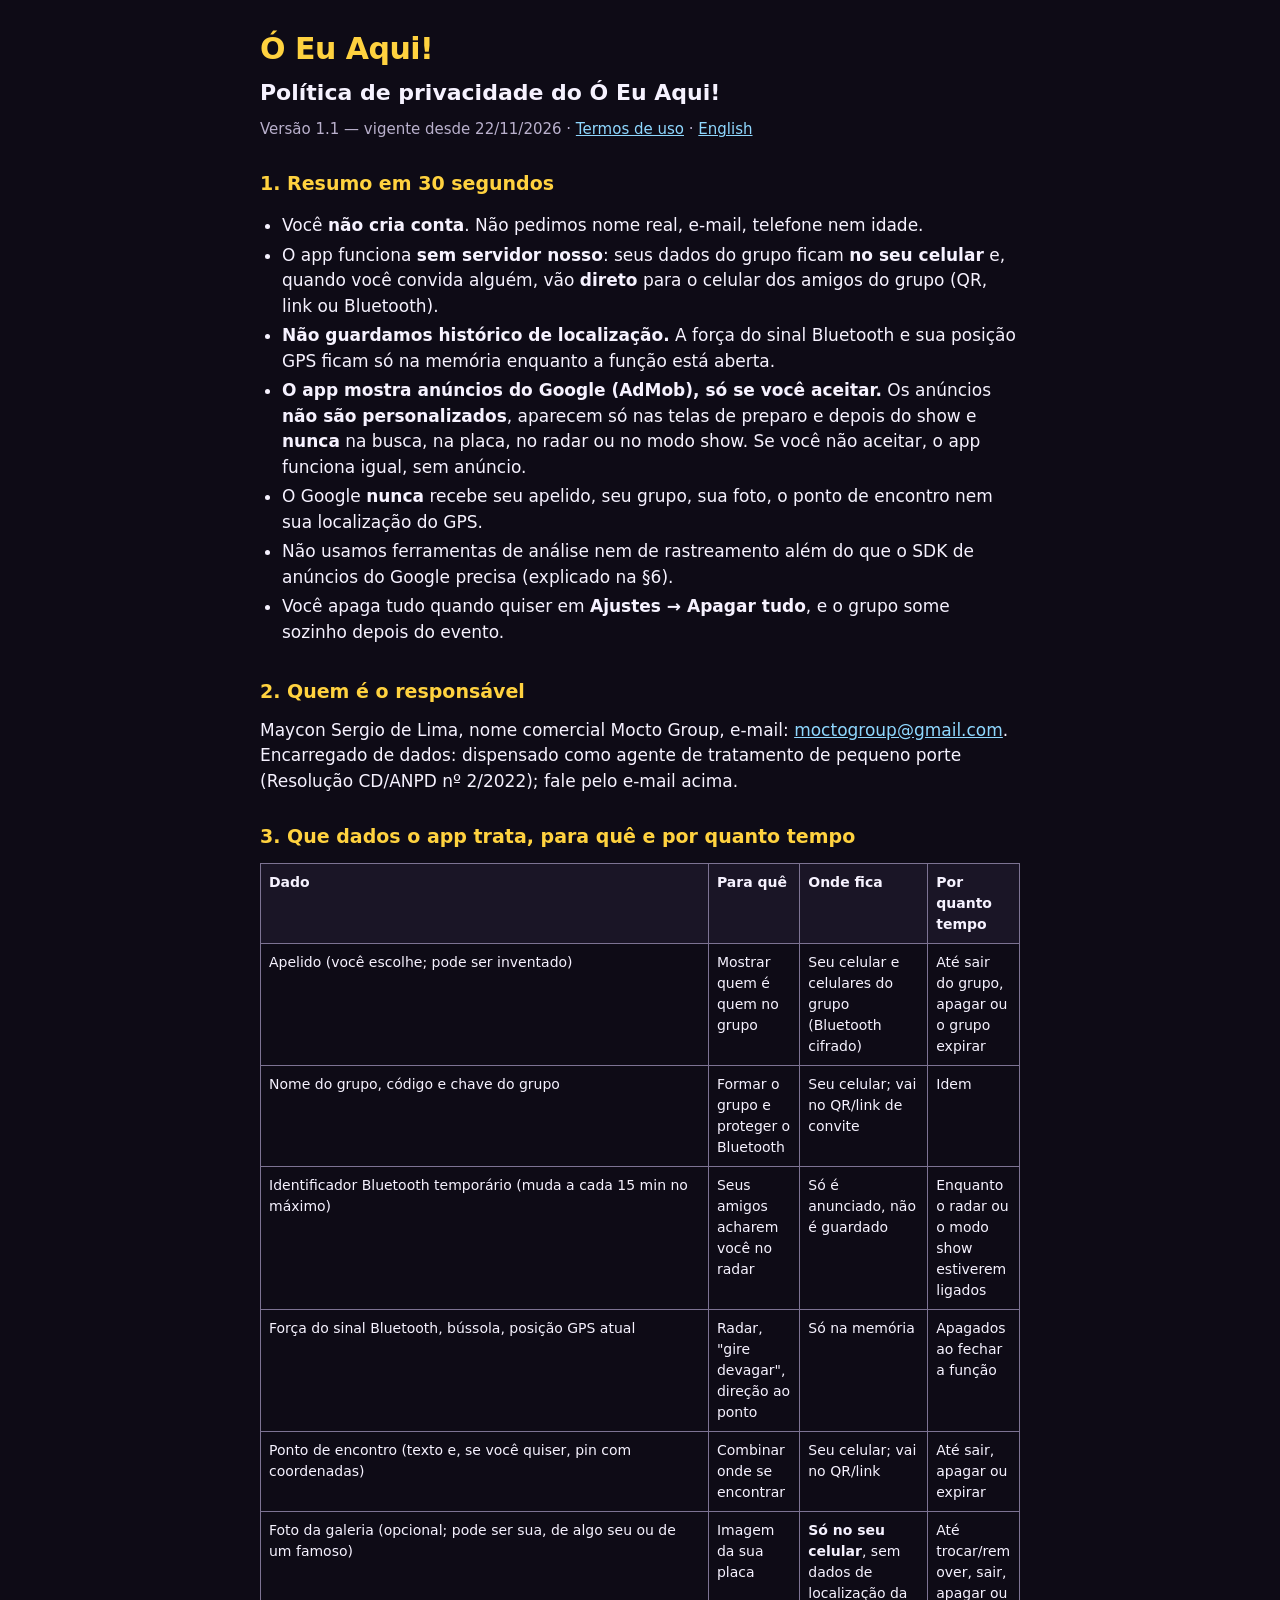
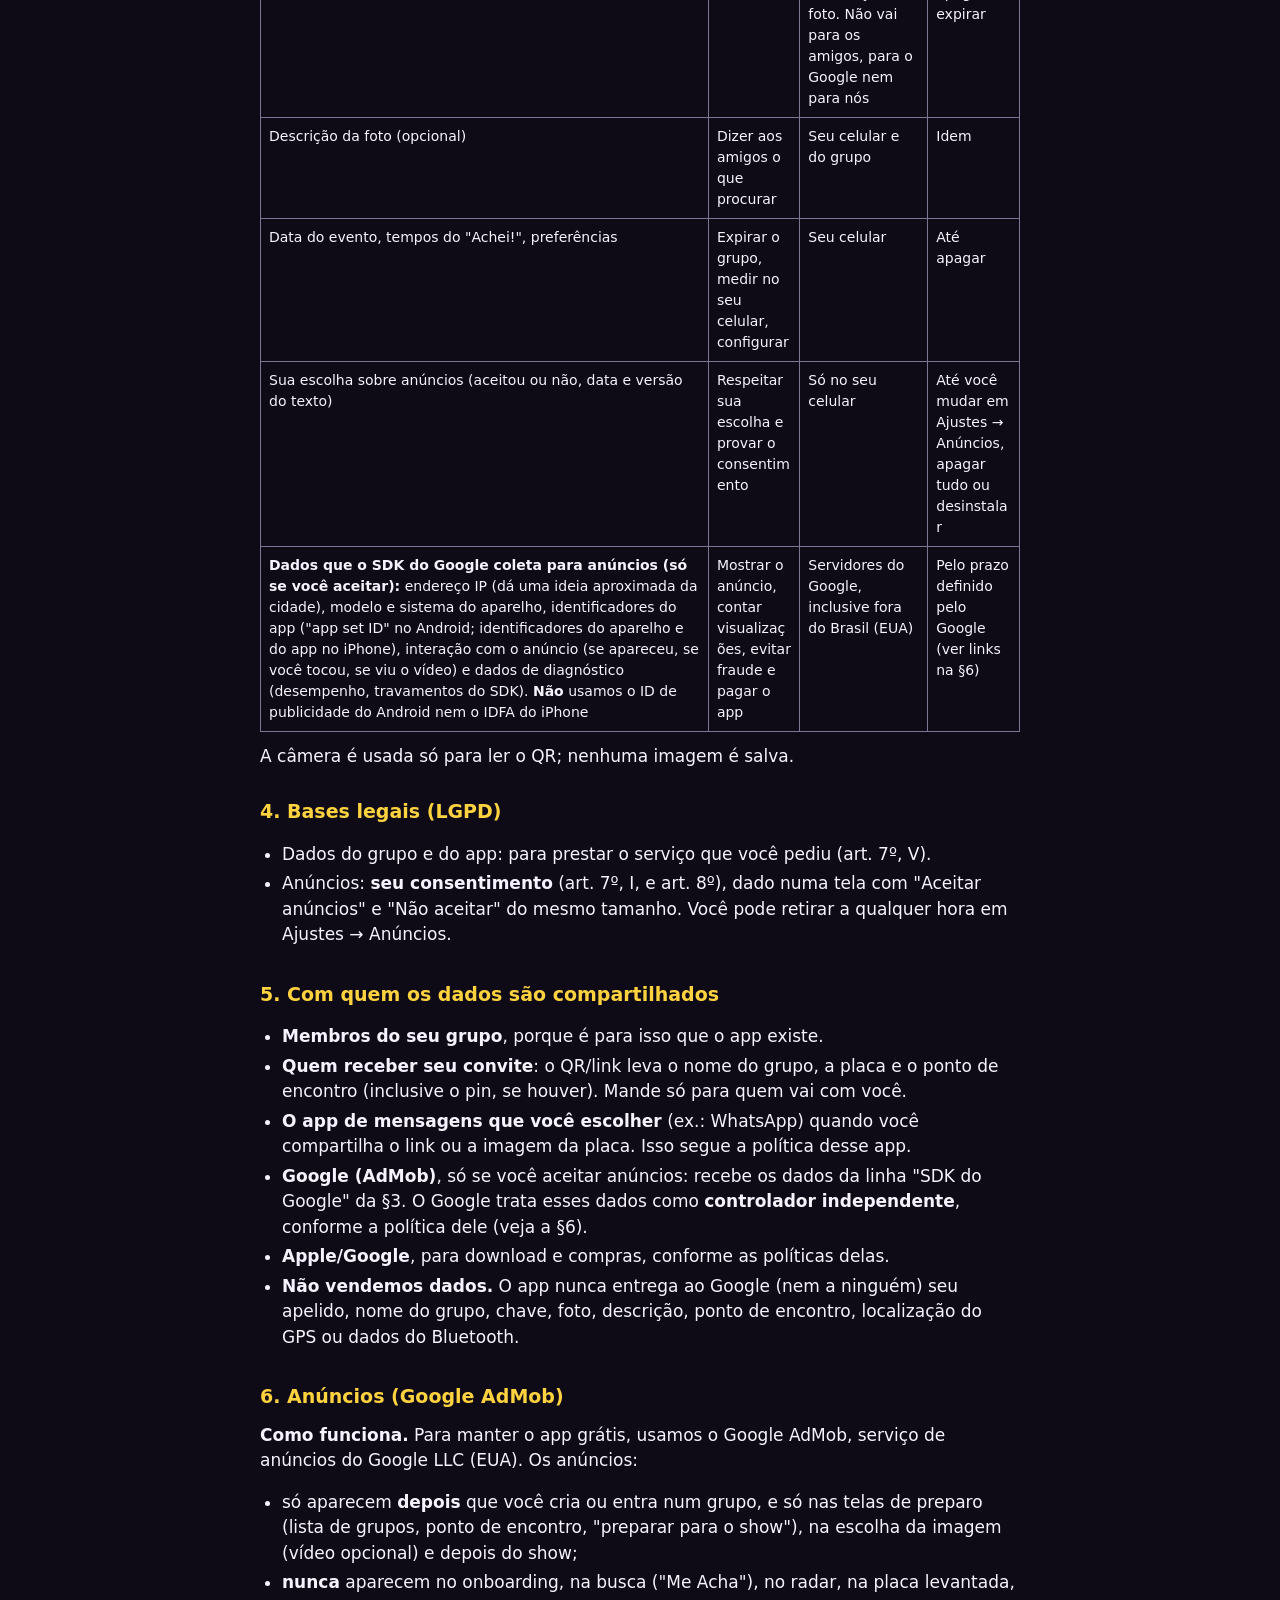
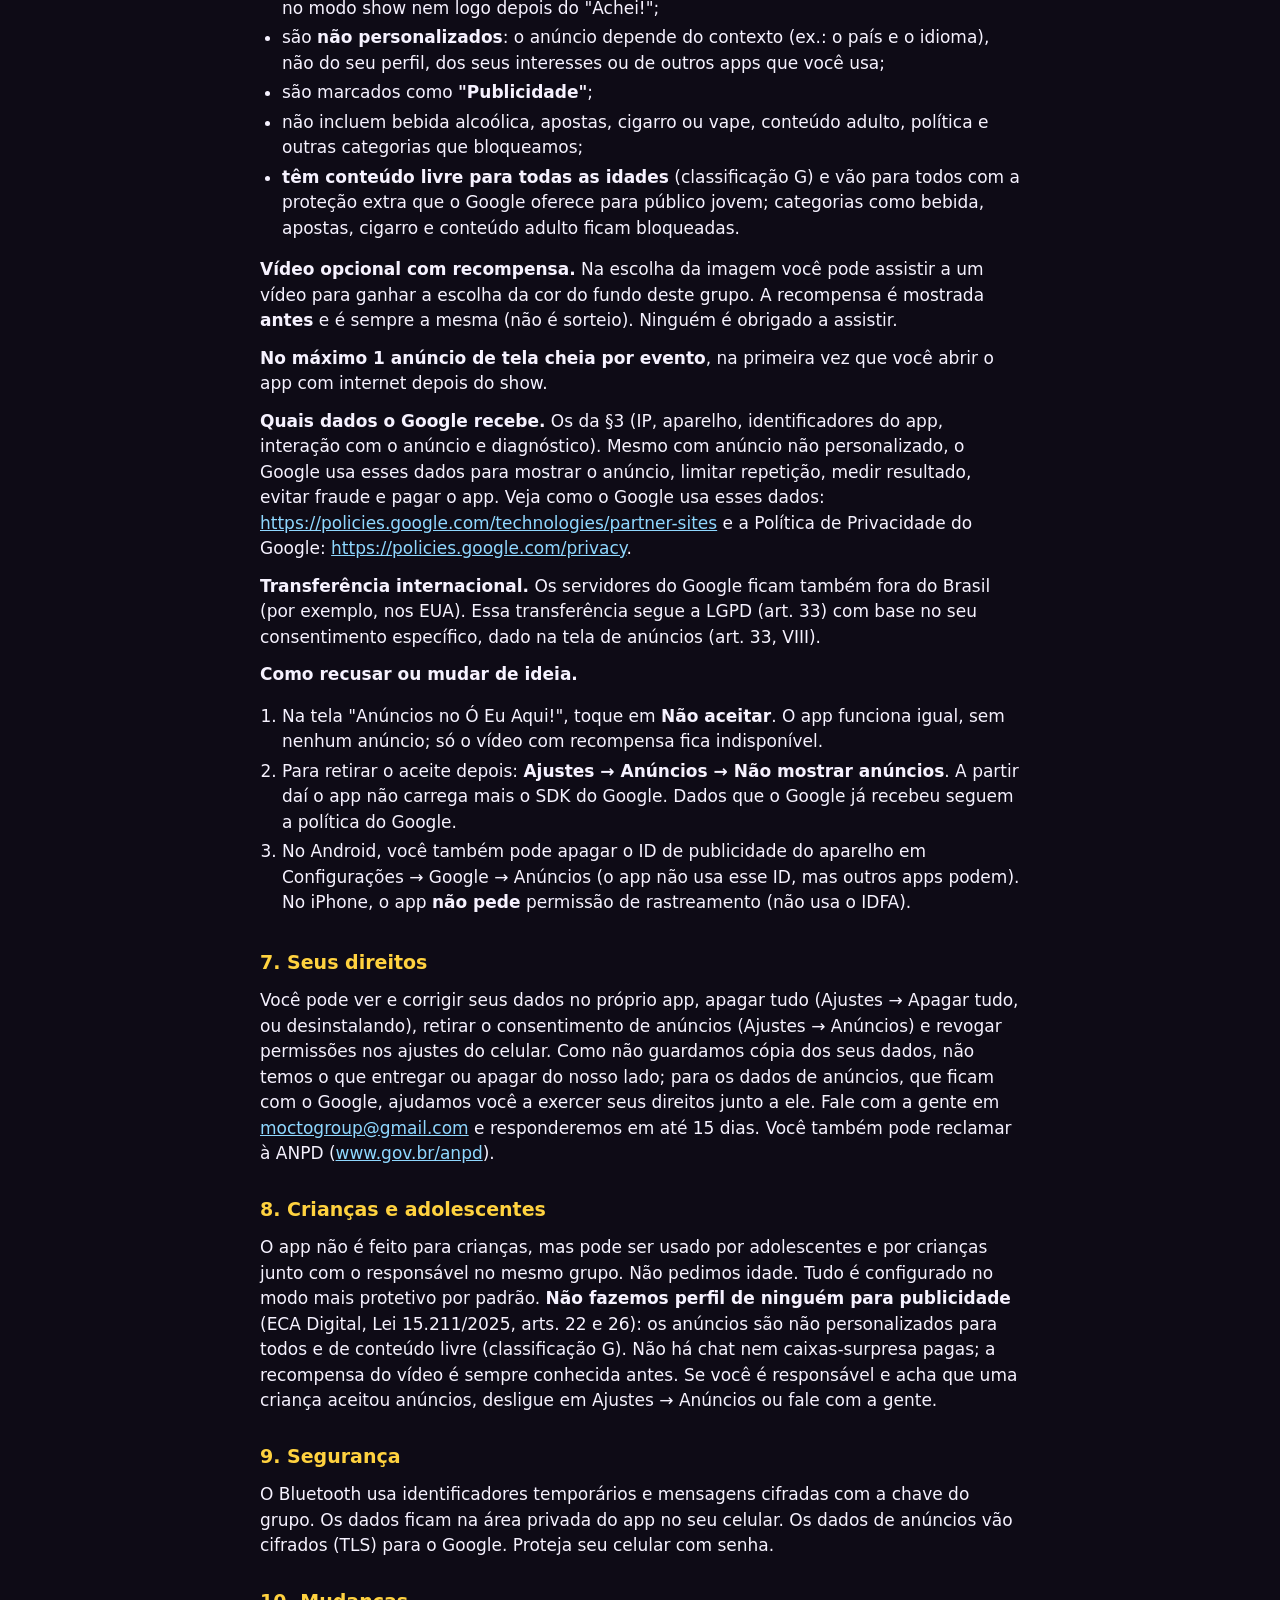
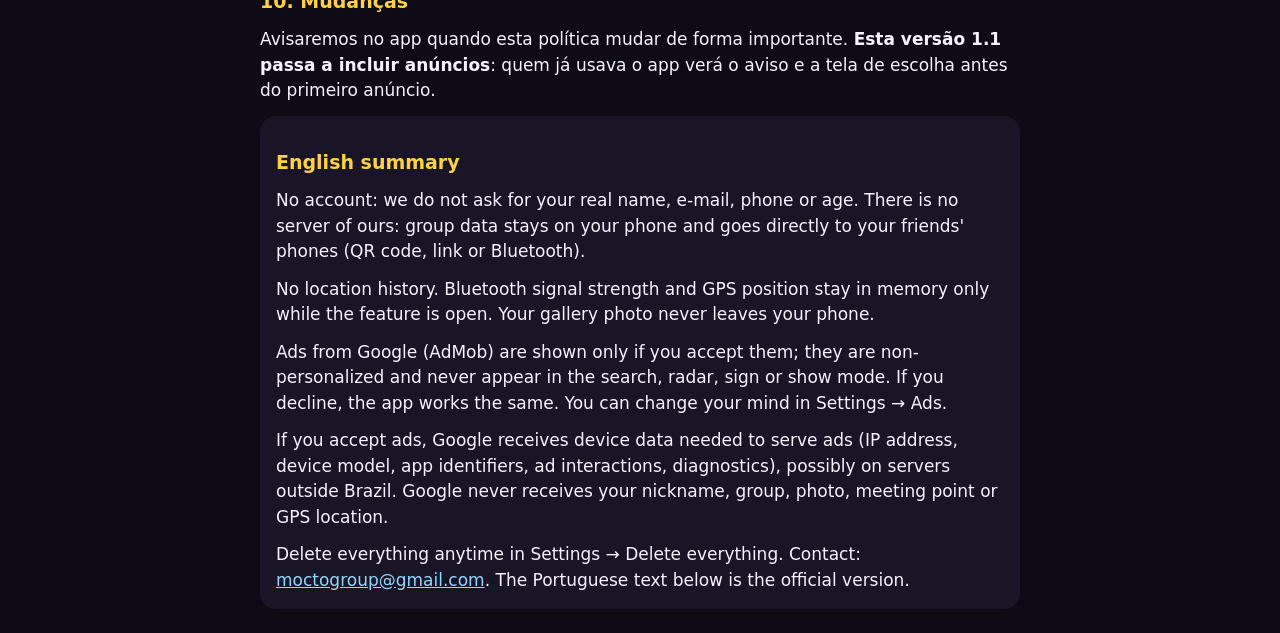
==== oeuaqui/privacidade.html @ 0060cd41 "Página do Ó Eu Aqui!: convite, política, termos, assetlinks e app-ads.txt Co-Authored-By: Claude Opu" ====
<!doctype html>
<html lang="pt-BR">
<head>
<meta charset="utf-8">
<meta name="viewport" content="width=device-width, initial-scale=1, viewport-fit=cover">
<!-- Gerado de juridico/politica-de-privacidade-rascunho.md (v1.1). Sem nenhum recurso externo, sem cookies e sem JS. -->
<meta http-equiv="Content-Security-Policy" content="default-src 'none'; script-src 'self'; style-src 'self'; img-src 'self'; connect-src 'none'; base-uri 'none'; form-action 'none'">
<meta name="referrer" content="no-referrer">
<title>Política de privacidade do Ó Eu Aqui!</title>
<link rel="stylesheet" href="../estilo.css">
</head>
<body>
<main class="legal">
  <p class="marca">Ó Eu Aqui!</p>
  <h1>Política de privacidade do Ó Eu Aqui!</h1>
  <p class="suave">Versão 1.1 — vigente desde 22/11/2026 · <a href="termos.html">Termos de uso</a> · <a href="#english" hreflang="en">English</a></p>
<h2>1. Resumo em 30 segundos</h2>
<ul>
<li>Você <strong>não cria conta</strong>. Não pedimos nome real, e-mail, telefone nem idade.</li>
<li>O app funciona <strong>sem servidor nosso</strong>: seus dados do grupo ficam <strong>no seu celular</strong> e, quando você convida alguém, vão <strong>direto</strong> para o celular dos amigos do grupo (QR, link ou Bluetooth).</li>
<li><strong>Não guardamos histórico de localização.</strong> A força do sinal Bluetooth e sua posição GPS ficam só na memória enquanto a função está aberta.</li>
<li><strong>O app mostra anúncios do Google (AdMob), só se você aceitar.</strong> Os anúncios <strong>não são personalizados</strong>, aparecem só nas telas de preparo e depois do show e <strong>nunca</strong> na busca, na placa, no radar ou no modo show. Se você não aceitar, o app funciona igual, sem anúncio.</li>
<li>O Google <strong>nunca</strong> recebe seu apelido, seu grupo, sua foto, o ponto de encontro nem sua localização do GPS.</li>
<li>Não usamos ferramentas de análise nem de rastreamento além do que o SDK de anúncios do Google precisa (explicado na §6).</li>
<li>Você apaga tudo quando quiser em <strong>Ajustes → Apagar tudo</strong>, e o grupo some sozinho depois do evento.</li>
</ul>
<h2>2. Quem é o responsável</h2>
<p>Maycon Sergio de Lima, nome comercial Mocto Group, e-mail: <a href="mailto:moctogroup@gmail.com">moctogroup@gmail.com</a>. Encarregado de dados: dispensado como agente de tratamento de pequeno porte (Resolução CD/ANPD nº 2/2022); fale pelo e-mail acima.</p>
<h2>3. Que dados o app trata, para quê e por quanto tempo</h2>
<div class="tabela"><table>
<thead><tr><th>Dado</th><th>Para quê</th><th>Onde fica</th><th>Por quanto tempo</th></tr></thead><tbody>
<tr><td>Apelido (você escolhe; pode ser inventado)</td><td>Mostrar quem é quem no grupo</td><td>Seu celular e celulares do grupo (Bluetooth cifrado)</td><td>Até sair do grupo, apagar ou o grupo expirar</td></tr>
<tr><td>Nome do grupo, código e chave do grupo</td><td>Formar o grupo e proteger o Bluetooth</td><td>Seu celular; vai no QR/link de convite</td><td>Idem</td></tr>
<tr><td>Identificador Bluetooth temporário (muda a cada 15 min no máximo)</td><td>Seus amigos acharem você no radar</td><td>Só é anunciado, não é guardado</td><td>Enquanto o radar ou o modo show estiverem ligados</td></tr>
<tr><td>Força do sinal Bluetooth, bússola, posição GPS atual</td><td>Radar, "gire devagar", direção ao ponto</td><td>Só na memória</td><td>Apagados ao fechar a função</td></tr>
<tr><td>Ponto de encontro (texto e, se você quiser, pin com coordenadas)</td><td>Combinar onde se encontrar</td><td>Seu celular; vai no QR/link</td><td>Até sair, apagar ou expirar</td></tr>
<tr><td>Foto da galeria (opcional; pode ser sua, de algo seu ou de um famoso)</td><td>Imagem da sua placa</td><td><strong>Só no seu celular</strong>, sem dados de localização da foto. Não vai para os amigos, para o Google nem para nós</td><td>Até trocar/remover, sair, apagar ou expirar</td></tr>
<tr><td>Descrição da foto (opcional)</td><td>Dizer aos amigos o que procurar</td><td>Seu celular e do grupo</td><td>Idem</td></tr>
<tr><td>Data do evento, tempos do "Achei!", preferências</td><td>Expirar o grupo, medir no seu celular, configurar</td><td>Seu celular</td><td>Até apagar</td></tr>
<tr><td>Sua escolha sobre anúncios (aceitou ou não, data e versão do texto)</td><td>Respeitar sua escolha e provar o consentimento</td><td>Só no seu celular</td><td>Até você mudar em Ajustes → Anúncios, apagar tudo ou desinstalar</td></tr>

<tr><td><strong>Dados que o SDK do Google coleta para anúncios (só se você aceitar):</strong> endereço IP (dá uma ideia aproximada da cidade), modelo e sistema do aparelho, identificadores do app ("app set ID" no Android; identificadores do aparelho e do app no iPhone), interação com o anúncio (se apareceu, se você tocou, se viu o vídeo) e dados de diagnóstico (desempenho, travamentos do SDK). <strong>Não</strong> usamos o ID de publicidade do Android nem o IDFA do iPhone</td><td>Mostrar o anúncio, contar visualizações, evitar fraude e pagar o app</td><td>Servidores do Google, inclusive fora do Brasil (EUA)</td><td>Pelo prazo definido pelo Google (ver links na §6)</td></tr>

</tbody></table></div>
<p>A câmera é usada só para ler o QR; nenhuma imagem é salva.</p>
<h2>4. Bases legais (LGPD)</h2>
<ul>
<li>Dados do grupo e do app: para prestar o serviço que você pediu (art. 7º, V).</li>
<li>Anúncios: <strong>seu consentimento</strong> (art. 7º, I, e art. 8º), dado numa tela com "Aceitar anúncios" e "Não aceitar" do mesmo tamanho. Você pode retirar a qualquer hora em Ajustes → Anúncios.</li>


</ul>
<h2>5. Com quem os dados são compartilhados</h2>
<ul>
<li><strong>Membros do seu grupo</strong>, porque é para isso que o app existe.</li>
<li><strong>Quem receber seu convite</strong>: o QR/link leva o nome do grupo, a placa e o ponto de encontro (inclusive o pin, se houver). Mande só para quem vai com você.</li>
<li><strong>O app de mensagens que você escolher</strong> (ex.: WhatsApp) quando você compartilha o link ou a imagem da placa. Isso segue a política desse app.</li>
<li><strong>Google (AdMob)</strong>, só se você aceitar anúncios: recebe os dados da linha "SDK do Google" da §3. O Google trata esses dados como <strong>controlador independente</strong>, conforme a política dele (veja a §6).</li>
<li><strong>Apple/Google</strong>, para download e compras, conforme as políticas delas.</li>
<li><strong>Não vendemos dados.</strong> O app nunca entrega ao Google (nem a ninguém) seu apelido, nome do grupo, chave, foto, descrição, ponto de encontro, localização do GPS ou dados do Bluetooth.</li>
</ul>
<h2>6. Anúncios (Google AdMob)</h2>
<p><strong>Como funciona.</strong> Para manter o app grátis, usamos o Google AdMob, serviço de anúncios do Google LLC (EUA). Os anúncios:</p>
<ul>
<li>só aparecem <strong>depois</strong> que você cria ou entra num grupo, e só nas telas de preparo (lista de grupos, ponto de encontro, "preparar para o show"), na escolha da imagem (vídeo opcional) e depois do show;</li>
<li><strong>nunca</strong> aparecem no onboarding, na busca ("Me Acha"), no radar, na placa levantada, no modo show nem logo depois do "Achei!";</li>
<li>são <strong>não personalizados</strong>: o anúncio depende do contexto (ex.: o país e o idioma), não do seu perfil, dos seus interesses ou de outros apps que você usa;</li>
<li>são marcados como <strong>"Publicidade"</strong>;</li>
<li>não incluem bebida alcoólica, apostas, cigarro ou vape, conteúdo adulto, política e outras categorias que bloqueamos;</li>
<li><strong>têm conteúdo livre para todas as idades</strong> (classificação G) e vão para todos com a proteção extra que o Google oferece para público jovem; categorias como bebida, apostas, cigarro e conteúdo adulto ficam bloqueadas.</li>
</ul>
<p><strong>Vídeo opcional com recompensa.</strong> Na escolha da imagem você pode assistir a um vídeo para ganhar a escolha da cor do fundo deste grupo. A recompensa é mostrada <strong>antes</strong> e é sempre a mesma (não é sorteio). Ninguém é obrigado a assistir.</p>
<p><strong>No máximo 1 anúncio de tela cheia por evento</strong>, na primeira vez que você abrir o app com internet depois do show.</p>
<p><strong>Quais dados o Google recebe.</strong> Os da §3 (IP, aparelho, identificadores do app, interação com o anúncio e diagnóstico). Mesmo com anúncio não personalizado, o Google usa esses dados para mostrar o anúncio, limitar repetição, medir resultado, evitar fraude e pagar o app. Veja como o Google usa esses dados: <a href="https://policies.google.com/technologies/partner-sites" rel="noreferrer">https://policies.google.com/technologies/partner-sites</a> e a Política de Privacidade do Google: <a href="https://policies.google.com/privacy" rel="noreferrer">https://policies.google.com/privacy</a>.</p>
<p><strong>Transferência internacional.</strong> Os servidores do Google ficam também fora do Brasil (por exemplo, nos EUA). Essa transferência segue a LGPD (art. 33) com base no seu consentimento específico, dado na tela de anúncios (art. 33, VIII).</p>
<p><strong>Como recusar ou mudar de ideia.</strong></p>
<ol>
<li>Na tela "Anúncios no Ó Eu Aqui!", toque em <strong>Não aceitar</strong>. O app funciona igual, sem nenhum anúncio; só o vídeo com recompensa fica indisponível.</li>
<li>Para retirar o aceite depois: <strong>Ajustes → Anúncios → Não mostrar anúncios</strong>. A partir daí o app não carrega mais o SDK do Google. Dados que o Google já recebeu seguem a política do Google.</li>
<li>No Android, você também pode apagar o ID de publicidade do aparelho em Configurações → Google → Anúncios (o app não usa esse ID, mas outros apps podem). No iPhone, o app <strong>não pede</strong> permissão de rastreamento (não usa o IDFA).</li>

</ol>
<h2>7. Seus direitos</h2>
<p>Você pode ver e corrigir seus dados no próprio app, apagar tudo (Ajustes → Apagar tudo, ou desinstalando), retirar o consentimento de anúncios (Ajustes → Anúncios) e revogar permissões nos ajustes do celular. Como não guardamos cópia dos seus dados, não temos o que entregar ou apagar do nosso lado; para os dados de anúncios, que ficam com o Google, ajudamos você a exercer seus direitos junto a ele. Fale com a gente em <a href="mailto:moctogroup@gmail.com">moctogroup@gmail.com</a> e responderemos em até 15 dias. Você também pode reclamar à ANPD (<a href="https://www.gov.br/anpd" rel="noreferrer">www.gov.br/anpd</a>).</p>
<h2>8. Crianças e adolescentes</h2>
<p>O app não é feito para crianças, mas pode ser usado por adolescentes e por crianças junto com o responsável no mesmo grupo. Não pedimos idade. Tudo é configurado no modo mais protetivo por padrão. <strong>Não fazemos perfil de ninguém para publicidade</strong> (ECA Digital, Lei 15.211/2025, arts. 22 e 26): os anúncios são não personalizados para todos e de conteúdo livre (classificação G). Não há chat nem caixas-surpresa pagas; a recompensa do vídeo é sempre conhecida antes. Se você é responsável e acha que uma criança aceitou anúncios, desligue em Ajustes → Anúncios ou fale com a gente.</p>
<h2>9. Segurança</h2>
<p>O Bluetooth usa identificadores temporários e mensagens cifradas com a chave do grupo. Os dados ficam na área privada do app no seu celular. Os dados de anúncios vão cifrados (TLS) para o Google. Proteja seu celular com senha.</p>
<h2>10. Mudanças</h2>
<p>Avisaremos no app quando esta política mudar de forma importante. <strong>Esta versão 1.1 passa a incluir anúncios</strong>: quem já usava o app verá o aviso e a tela de escolha antes do primeiro anúncio.</p>
  <section id="english" lang="en" class="cartao">
    <h2>English summary</h2>
    <p>No account: we do not ask for your real name, e-mail, phone or age. There is no server of ours: group data stays on your phone and goes directly to your friends' phones (QR code, link or Bluetooth).</p>
    <p>No location history. Bluetooth signal strength and GPS position stay in memory only while the feature is open. Your gallery photo never leaves your phone.</p>
    <p>Ads from Google (AdMob) are shown only if you accept them; they are non-personalized and never appear in the search, radar, sign or show mode. If you decline, the app works the same. You can change your mind in Settings → Ads.</p>
    <p>If you accept ads, Google receives device data needed to serve ads (IP address, device model, app identifiers, ad interactions, diagnostics), possibly on servers outside Brazil. Google never receives your nickname, group, photo, meeting point or GPS location.</p>
    <p>Delete everything anytime in Settings → Delete everything. Contact: <a href="mailto:moctogroup@gmail.com">moctogroup@gmail.com</a>. The Portuguese text below is the official version.</p>
  </section>
</main>
</body>
</html>
---- estilo.css ----
/* Página de convites do Ó Eu Aqui! — mesmas cores do app (tema escuro, design.md §4). Sem fonte externa. */
:root {
  --fundo: #0e0b16;
  --superficie: #1a1526;
  --texto: #f6f2ff;
  --suave: #b9b0cc;
  --marca: #ffd23f;
  --sobre-marca: #16131d;
  --borda: #7d7393;
  --foco: #7fe7ff;
  --erro: #ff7a7a;
  --ok: #4be38e;
  color-scheme: dark;
}
* { box-sizing: border-box; }
html, body { margin: 0; background: var(--fundo); color: var(--texto); }
body {
  font: 17px/1.5 system-ui, -apple-system, "Segoe UI", Roboto, Arial, sans-serif;
  min-height: 100vh;
  display: flex;
  justify-content: center;
  padding: max(24px, env(safe-area-inset-top)) 16px max(24px, env(safe-area-inset-bottom));
}
main { width: 100%; max-width: 440px; display: flex; flex-direction: column; gap: 16px; }
.marca { font-weight: 800; font-size: 30px; line-height: 1.15; margin: 8px 0 0; color: var(--marca); letter-spacing: -0.5px; }
h1 { font-size: 22px; line-height: 1.25; margin: 0; }
p { margin: 0; }
.suave { color: var(--suave); font-size: 15px; }
.cartao { background: var(--superficie); border-radius: 16px; padding: 16px; display: flex; flex-direction: column; gap: 12px; }
.botao {
  display: block; width: 100%; min-height: 56px; padding: 14px 16px; border-radius: 16px;
  font: inherit; font-weight: 700; text-align: center; text-decoration: none; cursor: pointer;
  border: 2px solid var(--marca);
}
.principal { background: var(--marca); color: var(--sobre-marca); }
.secundario { background: transparent; color: var(--texto); border-color: var(--borda); }
.botao:focus-visible { outline: 3px solid var(--foco); outline-offset: 3px; }
.codigo {
  width: 100%; font: 13px/1.4 ui-monospace, Menlo, Consolas, monospace; color: var(--suave);
  background: var(--fundo); border: 1px solid var(--borda); border-radius: 10px; padding: 10px; resize: none;
}
.status { min-height: 1.5em; font-size: 15px; color: var(--ok); }
.erro { color: var(--erro); }
[hidden] { display: none !important; }
/* Política e Termos (privacidade.html, termos.html) */
main.legal { max-width: 760px; gap: 12px; min-width: 0; overflow-wrap: anywhere; }
main.legal > * { min-width: 0; max-width: 100%; }
main.legal h2 { font-size: 19px; margin: 16px 0 0; color: var(--marca); }
main.legal ul, main.legal ol { margin: 0; padding-left: 22px; }
main.legal li { margin: 4px 0; }
main.legal a { color: #8fd8ff; }
.tabela { overflow-x: auto; max-width: 100%; }
table { border-collapse: collapse; width: 100%; font-size: 14px; }
th, td { border: 1px solid var(--borda); padding: 8px; text-align: left; vertical-align: top; }
th { background: var(--superficie); }
mark.preencher { background: #ffd23f; color: #16131d; font-weight: 700; padding: 0 3px; border-radius: 4px; }
.aviso-preencher { border: 2px dashed var(--marca); border-radius: 12px; padding: 12px; }
code { font-family: ui-monospace, Menlo, Consolas, monospace; }
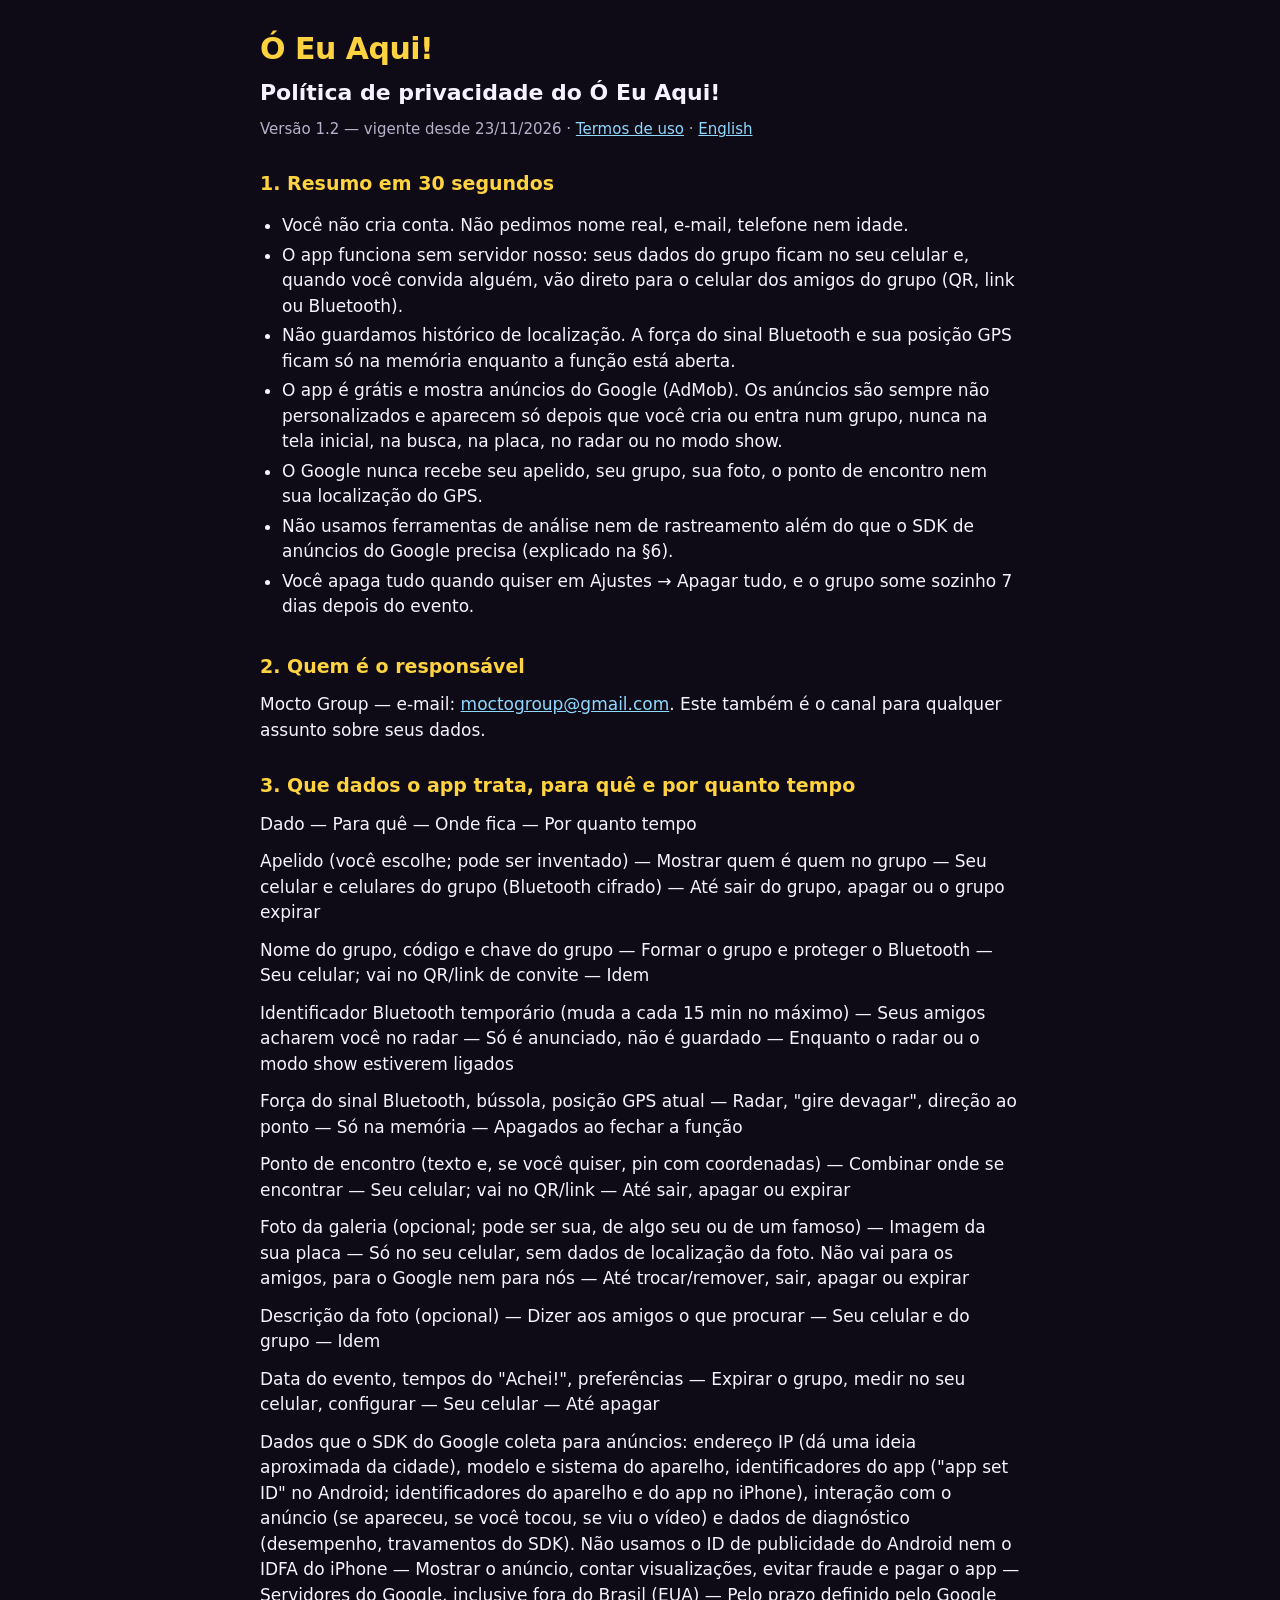
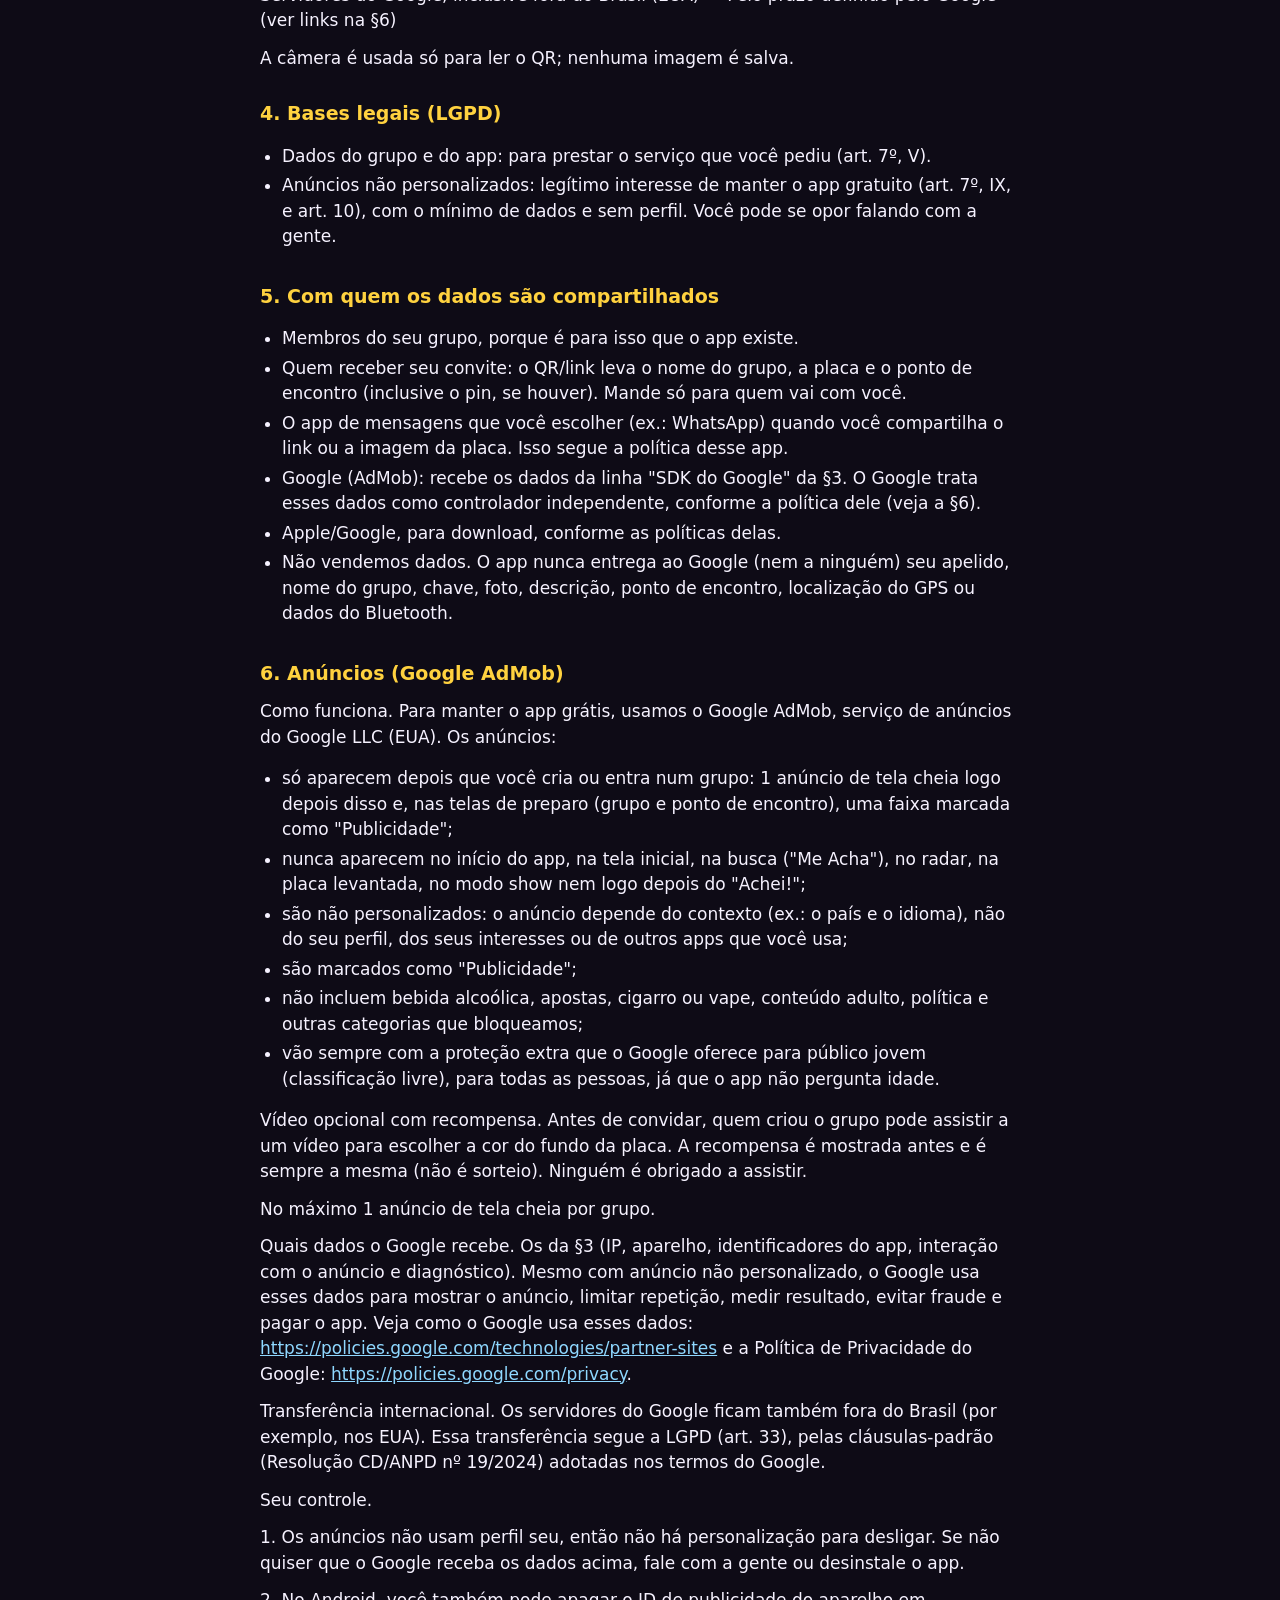
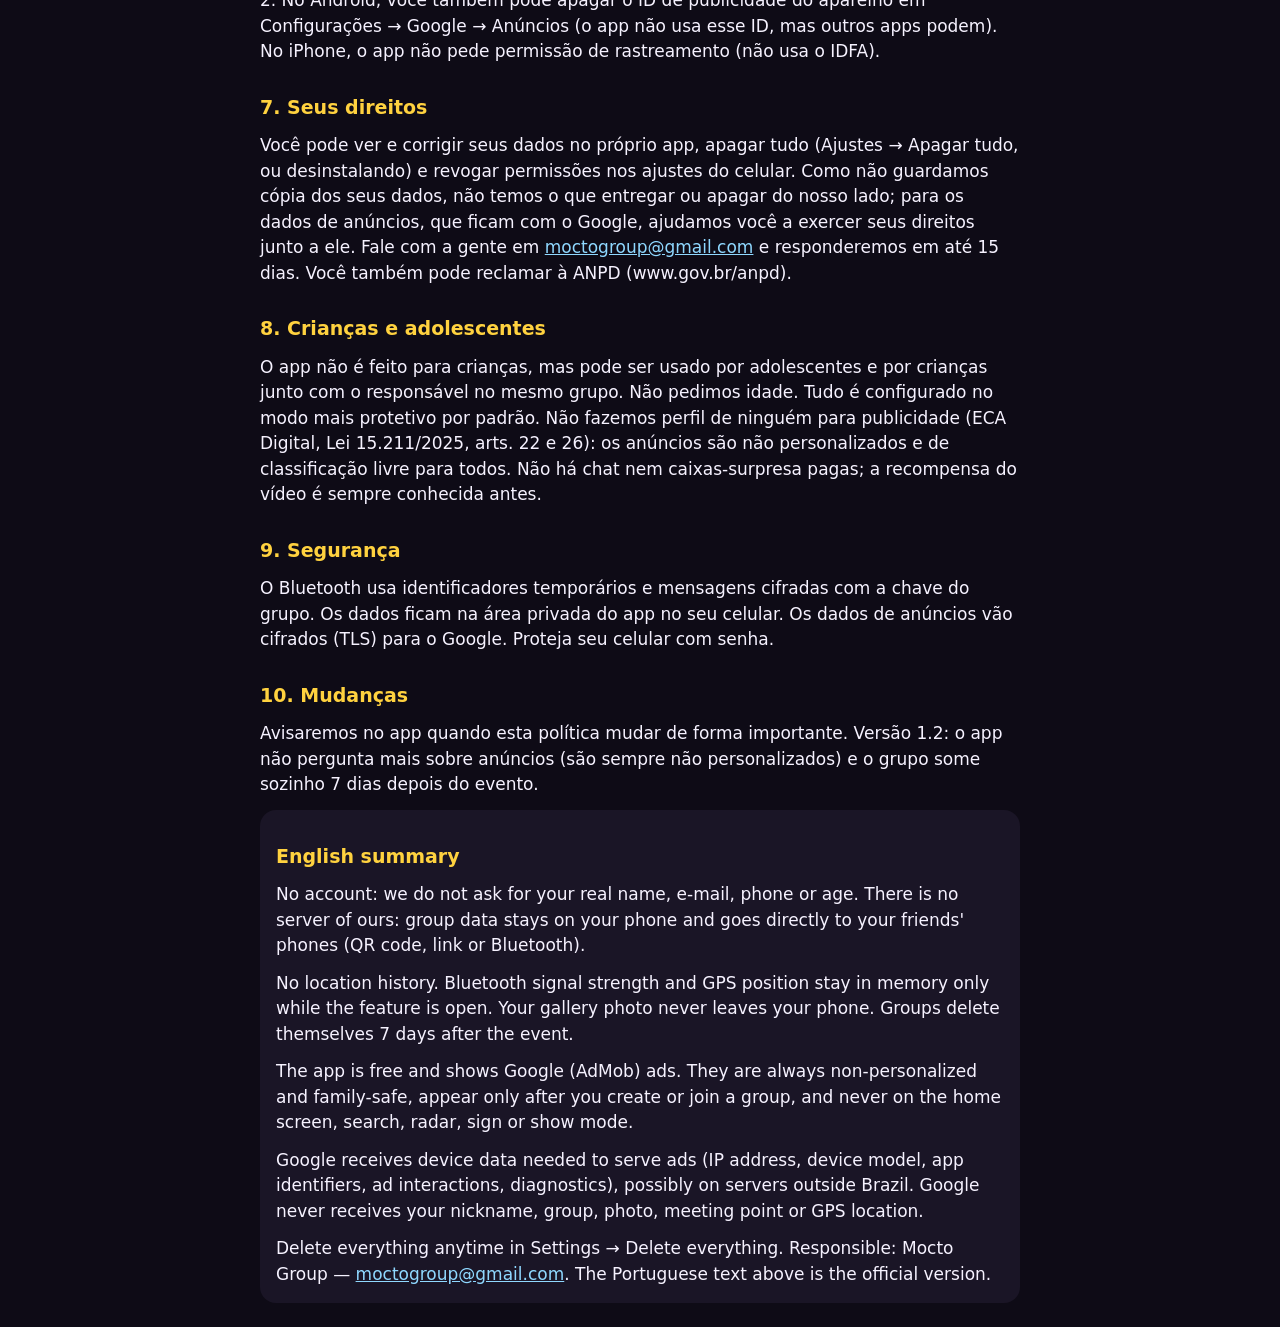
==== commit 2c6b4dd5: "Política e termos v1.2: responsável Mocto Group, sem pergunta de anúncio, grupo some em 7 dias Co-Au" ====
--- a/oeuaqui/privacidade.html
+++ b/oeuaqui/privacidade.html
@@ -3,7 +3,7 @@
 <head>
 <meta charset="utf-8">
 <meta name="viewport" content="width=device-width, initial-scale=1, viewport-fit=cover">
-<!-- Gerado de juridico/politica-de-privacidade-rascunho.md (v1.1). Sem nenhum recurso externo, sem cookies e sem JS. -->
+<!-- Mesmo texto da versão dentro do app (legal.pt-BR.json, v1.2). Sem nenhum recurso externo, sem cookies e sem JS. -->
 <meta http-equiv="Content-Security-Policy" content="default-src 'none'; script-src 'self'; style-src 'self'; img-src 'self'; connect-src 'none'; base-uri 'none'; form-action 'none'">
 <meta name="referrer" content="no-referrer">
 <title>Política de privacidade do Ó Eu Aqui!</title>
@@ -13,88 +13,52 @@
 <main class="legal">
   <p class="marca">Ó Eu Aqui!</p>
   <h1>Política de privacidade do Ó Eu Aqui!</h1>
-  <p class="suave">Versão 1.1 — vigente desde 22/11/2026 · <a href="termos.html">Termos de uso</a> · <a href="#english" hreflang="en">English</a></p>
+  <p class="suave">Versão 1.2 — vigente desde 23/11/2026 · <a href="termos.html">Termos de uso</a> · <a href="#english" hreflang="en">English</a></p>
 <h2>1. Resumo em 30 segundos</h2>
-<ul>
-<li>Você <strong>não cria conta</strong>. Não pedimos nome real, e-mail, telefone nem idade.</li>
-<li>O app funciona <strong>sem servidor nosso</strong>: seus dados do grupo ficam <strong>no seu celular</strong> e, quando você convida alguém, vão <strong>direto</strong> para o celular dos amigos do grupo (QR, link ou Bluetooth).</li>
-<li><strong>Não guardamos histórico de localização.</strong> A força do sinal Bluetooth e sua posição GPS ficam só na memória enquanto a função está aberta.</li>
-<li><strong>O app mostra anúncios do Google (AdMob), só se você aceitar.</strong> Os anúncios <strong>não são personalizados</strong>, aparecem só nas telas de preparo e depois do show e <strong>nunca</strong> na busca, na placa, no radar ou no modo show. Se você não aceitar, o app funciona igual, sem anúncio.</li>
-<li>O Google <strong>nunca</strong> recebe seu apelido, seu grupo, sua foto, o ponto de encontro nem sua localização do GPS.</li>
-<li>Não usamos ferramentas de análise nem de rastreamento além do que o SDK de anúncios do Google precisa (explicado na §6).</li>
-<li>Você apaga tudo quando quiser em <strong>Ajustes → Apagar tudo</strong>, e o grupo some sozinho depois do evento.</li>
-</ul>
+<ul><li>Você não cria conta. Não pedimos nome real, e-mail, telefone nem idade.</li><li>O app funciona sem servidor nosso: seus dados do grupo ficam no seu celular e, quando você convida alguém, vão direto para o celular dos amigos do grupo (QR, link ou Bluetooth).</li><li>Não guardamos histórico de localização. A força do sinal Bluetooth e sua posição GPS ficam só na memória enquanto a função está aberta.</li><li>O app é grátis e mostra anúncios do Google (AdMob). Os anúncios são sempre não personalizados e aparecem só depois que você cria ou entra num grupo, nunca na tela inicial, na busca, na placa, no radar ou no modo show.</li><li>O Google nunca recebe seu apelido, seu grupo, sua foto, o ponto de encontro nem sua localização do GPS.</li><li>Não usamos ferramentas de análise nem de rastreamento além do que o SDK de anúncios do Google precisa (explicado na §6).</li><li>Você apaga tudo quando quiser em Ajustes → Apagar tudo, e o grupo some sozinho 7 dias depois do evento.</li></ul>
 <h2>2. Quem é o responsável</h2>
-<p>Maycon Sergio de Lima, nome comercial Mocto Group, e-mail: <a href="mailto:moctogroup@gmail.com">moctogroup@gmail.com</a>. Encarregado de dados: dispensado como agente de tratamento de pequeno porte (Resolução CD/ANPD nº 2/2022); fale pelo e-mail acima.</p>
+<p>Mocto Group — e-mail: <a href="mailto:moctogroup@gmail.com">moctogroup@gmail.com</a>. Este também é o canal para qualquer assunto sobre seus dados.</p>
 <h2>3. Que dados o app trata, para quê e por quanto tempo</h2>
-<div class="tabela"><table>
-<thead><tr><th>Dado</th><th>Para quê</th><th>Onde fica</th><th>Por quanto tempo</th></tr></thead><tbody>
-<tr><td>Apelido (você escolhe; pode ser inventado)</td><td>Mostrar quem é quem no grupo</td><td>Seu celular e celulares do grupo (Bluetooth cifrado)</td><td>Até sair do grupo, apagar ou o grupo expirar</td></tr>
-<tr><td>Nome do grupo, código e chave do grupo</td><td>Formar o grupo e proteger o Bluetooth</td><td>Seu celular; vai no QR/link de convite</td><td>Idem</td></tr>
-<tr><td>Identificador Bluetooth temporário (muda a cada 15 min no máximo)</td><td>Seus amigos acharem você no radar</td><td>Só é anunciado, não é guardado</td><td>Enquanto o radar ou o modo show estiverem ligados</td></tr>
-<tr><td>Força do sinal Bluetooth, bússola, posição GPS atual</td><td>Radar, "gire devagar", direção ao ponto</td><td>Só na memória</td><td>Apagados ao fechar a função</td></tr>
-<tr><td>Ponto de encontro (texto e, se você quiser, pin com coordenadas)</td><td>Combinar onde se encontrar</td><td>Seu celular; vai no QR/link</td><td>Até sair, apagar ou expirar</td></tr>
-<tr><td>Foto da galeria (opcional; pode ser sua, de algo seu ou de um famoso)</td><td>Imagem da sua placa</td><td><strong>Só no seu celular</strong>, sem dados de localização da foto. Não vai para os amigos, para o Google nem para nós</td><td>Até trocar/remover, sair, apagar ou expirar</td></tr>
-<tr><td>Descrição da foto (opcional)</td><td>Dizer aos amigos o que procurar</td><td>Seu celular e do grupo</td><td>Idem</td></tr>
-<tr><td>Data do evento, tempos do "Achei!", preferências</td><td>Expirar o grupo, medir no seu celular, configurar</td><td>Seu celular</td><td>Até apagar</td></tr>
-<tr><td>Sua escolha sobre anúncios (aceitou ou não, data e versão do texto)</td><td>Respeitar sua escolha e provar o consentimento</td><td>Só no seu celular</td><td>Até você mudar em Ajustes → Anúncios, apagar tudo ou desinstalar</td></tr>
-
-<tr><td><strong>Dados que o SDK do Google coleta para anúncios (só se você aceitar):</strong> endereço IP (dá uma ideia aproximada da cidade), modelo e sistema do aparelho, identificadores do app ("app set ID" no Android; identificadores do aparelho e do app no iPhone), interação com o anúncio (se apareceu, se você tocou, se viu o vídeo) e dados de diagnóstico (desempenho, travamentos do SDK). <strong>Não</strong> usamos o ID de publicidade do Android nem o IDFA do iPhone</td><td>Mostrar o anúncio, contar visualizações, evitar fraude e pagar o app</td><td>Servidores do Google, inclusive fora do Brasil (EUA)</td><td>Pelo prazo definido pelo Google (ver links na §6)</td></tr>
-
-</tbody></table></div>
+<p>Dado — Para quê — Onde fica — Por quanto tempo</p>
+<p>Apelido (você escolhe; pode ser inventado) — Mostrar quem é quem no grupo — Seu celular e celulares do grupo (Bluetooth cifrado) — Até sair do grupo, apagar ou o grupo expirar</p>
+<p>Nome do grupo, código e chave do grupo — Formar o grupo e proteger o Bluetooth — Seu celular; vai no QR/link de convite — Idem</p>
+<p>Identificador Bluetooth temporário (muda a cada 15 min no máximo) — Seus amigos acharem você no radar — Só é anunciado, não é guardado — Enquanto o radar ou o modo show estiverem ligados</p>
+<p>Força do sinal Bluetooth, bússola, posição GPS atual — Radar, "gire devagar", direção ao ponto — Só na memória — Apagados ao fechar a função</p>
+<p>Ponto de encontro (texto e, se você quiser, pin com coordenadas) — Combinar onde se encontrar — Seu celular; vai no QR/link — Até sair, apagar ou expirar</p>
+<p>Foto da galeria (opcional; pode ser sua, de algo seu ou de um famoso) — Imagem da sua placa — Só no seu celular, sem dados de localização da foto. Não vai para os amigos, para o Google nem para nós — Até trocar/remover, sair, apagar ou expirar</p>
+<p>Descrição da foto (opcional) — Dizer aos amigos o que procurar — Seu celular e do grupo — Idem</p>
+<p>Data do evento, tempos do "Achei!", preferências — Expirar o grupo, medir no seu celular, configurar — Seu celular — Até apagar</p>
+<p>Dados que o SDK do Google coleta para anúncios: endereço IP (dá uma ideia aproximada da cidade), modelo e sistema do aparelho, identificadores do app ("app set ID" no Android; identificadores do aparelho e do app no iPhone), interação com o anúncio (se apareceu, se você tocou, se viu o vídeo) e dados de diagnóstico (desempenho, travamentos do SDK). Não usamos o ID de publicidade do Android nem o IDFA do iPhone — Mostrar o anúncio, contar visualizações, evitar fraude e pagar o app — Servidores do Google, inclusive fora do Brasil (EUA) — Pelo prazo definido pelo Google (ver links na §6)</p>
 <p>A câmera é usada só para ler o QR; nenhuma imagem é salva.</p>
 <h2>4. Bases legais (LGPD)</h2>
-<ul>
-<li>Dados do grupo e do app: para prestar o serviço que você pediu (art. 7º, V).</li>
-<li>Anúncios: <strong>seu consentimento</strong> (art. 7º, I, e art. 8º), dado numa tela com "Aceitar anúncios" e "Não aceitar" do mesmo tamanho. Você pode retirar a qualquer hora em Ajustes → Anúncios.</li>
-
-
-</ul>
+<ul><li>Dados do grupo e do app: para prestar o serviço que você pediu (art. 7º, V).</li><li>Anúncios não personalizados: legítimo interesse de manter o app gratuito (art. 7º, IX, e art. 10), com o mínimo de dados e sem perfil. Você pode se opor falando com a gente.</li></ul>
 <h2>5. Com quem os dados são compartilhados</h2>
-<ul>
-<li><strong>Membros do seu grupo</strong>, porque é para isso que o app existe.</li>
-<li><strong>Quem receber seu convite</strong>: o QR/link leva o nome do grupo, a placa e o ponto de encontro (inclusive o pin, se houver). Mande só para quem vai com você.</li>
-<li><strong>O app de mensagens que você escolher</strong> (ex.: WhatsApp) quando você compartilha o link ou a imagem da placa. Isso segue a política desse app.</li>
-<li><strong>Google (AdMob)</strong>, só se você aceitar anúncios: recebe os dados da linha "SDK do Google" da §3. O Google trata esses dados como <strong>controlador independente</strong>, conforme a política dele (veja a §6).</li>
-<li><strong>Apple/Google</strong>, para download e compras, conforme as políticas delas.</li>
-<li><strong>Não vendemos dados.</strong> O app nunca entrega ao Google (nem a ninguém) seu apelido, nome do grupo, chave, foto, descrição, ponto de encontro, localização do GPS ou dados do Bluetooth.</li>
-</ul>
+<ul><li>Membros do seu grupo, porque é para isso que o app existe.</li><li>Quem receber seu convite: o QR/link leva o nome do grupo, a placa e o ponto de encontro (inclusive o pin, se houver). Mande só para quem vai com você.</li><li>O app de mensagens que você escolher (ex.: WhatsApp) quando você compartilha o link ou a imagem da placa. Isso segue a política desse app.</li><li>Google (AdMob): recebe os dados da linha "SDK do Google" da §3. O Google trata esses dados como controlador independente, conforme a política dele (veja a §6).</li><li>Apple/Google, para download, conforme as políticas delas.</li><li>Não vendemos dados. O app nunca entrega ao Google (nem a ninguém) seu apelido, nome do grupo, chave, foto, descrição, ponto de encontro, localização do GPS ou dados do Bluetooth.</li></ul>
 <h2>6. Anúncios (Google AdMob)</h2>
-<p><strong>Como funciona.</strong> Para manter o app grátis, usamos o Google AdMob, serviço de anúncios do Google LLC (EUA). Os anúncios:</p>
-<ul>
-<li>só aparecem <strong>depois</strong> que você cria ou entra num grupo, e só nas telas de preparo (lista de grupos, ponto de encontro, "preparar para o show"), na escolha da imagem (vídeo opcional) e depois do show;</li>
-<li><strong>nunca</strong> aparecem no onboarding, na busca ("Me Acha"), no radar, na placa levantada, no modo show nem logo depois do "Achei!";</li>
-<li>são <strong>não personalizados</strong>: o anúncio depende do contexto (ex.: o país e o idioma), não do seu perfil, dos seus interesses ou de outros apps que você usa;</li>
-<li>são marcados como <strong>"Publicidade"</strong>;</li>
-<li>não incluem bebida alcoólica, apostas, cigarro ou vape, conteúdo adulto, política e outras categorias que bloqueamos;</li>
-<li><strong>têm conteúdo livre para todas as idades</strong> (classificação G) e vão para todos com a proteção extra que o Google oferece para público jovem; categorias como bebida, apostas, cigarro e conteúdo adulto ficam bloqueadas.</li>
-</ul>
-<p><strong>Vídeo opcional com recompensa.</strong> Na escolha da imagem você pode assistir a um vídeo para ganhar a escolha da cor do fundo deste grupo. A recompensa é mostrada <strong>antes</strong> e é sempre a mesma (não é sorteio). Ninguém é obrigado a assistir.</p>
-<p><strong>No máximo 1 anúncio de tela cheia por evento</strong>, na primeira vez que você abrir o app com internet depois do show.</p>
-<p><strong>Quais dados o Google recebe.</strong> Os da §3 (IP, aparelho, identificadores do app, interação com o anúncio e diagnóstico). Mesmo com anúncio não personalizado, o Google usa esses dados para mostrar o anúncio, limitar repetição, medir resultado, evitar fraude e pagar o app. Veja como o Google usa esses dados: <a href="https://policies.google.com/technologies/partner-sites" rel="noreferrer">https://policies.google.com/technologies/partner-sites</a> e a Política de Privacidade do Google: <a href="https://policies.google.com/privacy" rel="noreferrer">https://policies.google.com/privacy</a>.</p>
-<p><strong>Transferência internacional.</strong> Os servidores do Google ficam também fora do Brasil (por exemplo, nos EUA). Essa transferência segue a LGPD (art. 33) com base no seu consentimento específico, dado na tela de anúncios (art. 33, VIII).</p>
-<p><strong>Como recusar ou mudar de ideia.</strong></p>
-<ol>
-<li>Na tela "Anúncios no Ó Eu Aqui!", toque em <strong>Não aceitar</strong>. O app funciona igual, sem nenhum anúncio; só o vídeo com recompensa fica indisponível.</li>
-<li>Para retirar o aceite depois: <strong>Ajustes → Anúncios → Não mostrar anúncios</strong>. A partir daí o app não carrega mais o SDK do Google. Dados que o Google já recebeu seguem a política do Google.</li>
-<li>No Android, você também pode apagar o ID de publicidade do aparelho em Configurações → Google → Anúncios (o app não usa esse ID, mas outros apps podem). No iPhone, o app <strong>não pede</strong> permissão de rastreamento (não usa o IDFA).</li>
-
-</ol>
+<p>Como funciona. Para manter o app grátis, usamos o Google AdMob, serviço de anúncios do Google LLC (EUA). Os anúncios:</p>
+<ul><li>só aparecem depois que você cria ou entra num grupo: 1 anúncio de tela cheia logo depois disso e, nas telas de preparo (grupo e ponto de encontro), uma faixa marcada como "Publicidade";</li><li>nunca aparecem no início do app, na tela inicial, na busca ("Me Acha"), no radar, na placa levantada, no modo show nem logo depois do "Achei!";</li><li>são não personalizados: o anúncio depende do contexto (ex.: o país e o idioma), não do seu perfil, dos seus interesses ou de outros apps que você usa;</li><li>são marcados como "Publicidade";</li><li>não incluem bebida alcoólica, apostas, cigarro ou vape, conteúdo adulto, política e outras categorias que bloqueamos;</li><li>vão sempre com a proteção extra que o Google oferece para público jovem (classificação livre), para todas as pessoas, já que o app não pergunta idade.</li></ul>
+<p>Vídeo opcional com recompensa. Antes de convidar, quem criou o grupo pode assistir a um vídeo para escolher a cor do fundo da placa. A recompensa é mostrada antes e é sempre a mesma (não é sorteio). Ninguém é obrigado a assistir.</p>
+<p>No máximo 1 anúncio de tela cheia por grupo.</p>
+<p>Quais dados o Google recebe. Os da §3 (IP, aparelho, identificadores do app, interação com o anúncio e diagnóstico). Mesmo com anúncio não personalizado, o Google usa esses dados para mostrar o anúncio, limitar repetição, medir resultado, evitar fraude e pagar o app. Veja como o Google usa esses dados: <a href="https://policies.google.com/technologies/partner-sites">https://policies.google.com/technologies/partner-sites</a> e a Política de Privacidade do Google: <a href="https://policies.google.com/privacy">https://policies.google.com/privacy</a>.</p>
+<p>Transferência internacional. Os servidores do Google ficam também fora do Brasil (por exemplo, nos EUA). Essa transferência segue a LGPD (art. 33), pelas cláusulas-padrão (Resolução CD/ANPD nº 19/2024) adotadas nos termos do Google.</p>
+<p>Seu controle.</p>
+<p>1. Os anúncios não usam perfil seu, então não há personalização para desligar. Se não quiser que o Google receba os dados acima, fale com a gente ou desinstale o app.</p>
+<p>2. No Android, você também pode apagar o ID de publicidade do aparelho em Configurações → Google → Anúncios (o app não usa esse ID, mas outros apps podem). No iPhone, o app não pede permissão de rastreamento (não usa o IDFA).</p>
 <h2>7. Seus direitos</h2>
-<p>Você pode ver e corrigir seus dados no próprio app, apagar tudo (Ajustes → Apagar tudo, ou desinstalando), retirar o consentimento de anúncios (Ajustes → Anúncios) e revogar permissões nos ajustes do celular. Como não guardamos cópia dos seus dados, não temos o que entregar ou apagar do nosso lado; para os dados de anúncios, que ficam com o Google, ajudamos você a exercer seus direitos junto a ele. Fale com a gente em <a href="mailto:moctogroup@gmail.com">moctogroup@gmail.com</a> e responderemos em até 15 dias. Você também pode reclamar à ANPD (<a href="https://www.gov.br/anpd" rel="noreferrer">www.gov.br/anpd</a>).</p>
+<p>Você pode ver e corrigir seus dados no próprio app, apagar tudo (Ajustes → Apagar tudo, ou desinstalando) e revogar permissões nos ajustes do celular. Como não guardamos cópia dos seus dados, não temos o que entregar ou apagar do nosso lado; para os dados de anúncios, que ficam com o Google, ajudamos você a exercer seus direitos junto a ele. Fale com a gente em <a href="mailto:moctogroup@gmail.com">moctogroup@gmail.com</a> e responderemos em até 15 dias. Você também pode reclamar à ANPD (www.gov.br/anpd).</p>
 <h2>8. Crianças e adolescentes</h2>
-<p>O app não é feito para crianças, mas pode ser usado por adolescentes e por crianças junto com o responsável no mesmo grupo. Não pedimos idade. Tudo é configurado no modo mais protetivo por padrão. <strong>Não fazemos perfil de ninguém para publicidade</strong> (ECA Digital, Lei 15.211/2025, arts. 22 e 26): os anúncios são não personalizados para todos e de conteúdo livre (classificação G). Não há chat nem caixas-surpresa pagas; a recompensa do vídeo é sempre conhecida antes. Se você é responsável e acha que uma criança aceitou anúncios, desligue em Ajustes → Anúncios ou fale com a gente.</p>
+<p>O app não é feito para crianças, mas pode ser usado por adolescentes e por crianças junto com o responsável no mesmo grupo. Não pedimos idade. Tudo é configurado no modo mais protetivo por padrão. Não fazemos perfil de ninguém para publicidade (ECA Digital, Lei 15.211/2025, arts. 22 e 26): os anúncios são não personalizados e de classificação livre para todos. Não há chat nem caixas-surpresa pagas; a recompensa do vídeo é sempre conhecida antes.</p>
 <h2>9. Segurança</h2>
 <p>O Bluetooth usa identificadores temporários e mensagens cifradas com a chave do grupo. Os dados ficam na área privada do app no seu celular. Os dados de anúncios vão cifrados (TLS) para o Google. Proteja seu celular com senha.</p>
 <h2>10. Mudanças</h2>
-<p>Avisaremos no app quando esta política mudar de forma importante. <strong>Esta versão 1.1 passa a incluir anúncios</strong>: quem já usava o app verá o aviso e a tela de escolha antes do primeiro anúncio.</p>
+<p>Avisaremos no app quando esta política mudar de forma importante. Versão 1.2: o app não pergunta mais sobre anúncios (são sempre não personalizados) e o grupo some sozinho 7 dias depois do evento.</p>
   <section id="english" lang="en" class="cartao">
     <h2>English summary</h2>
     <p>No account: we do not ask for your real name, e-mail, phone or age. There is no server of ours: group data stays on your phone and goes directly to your friends' phones (QR code, link or Bluetooth).</p>
-    <p>No location history. Bluetooth signal strength and GPS position stay in memory only while the feature is open. Your gallery photo never leaves your phone.</p>
-    <p>Ads from Google (AdMob) are shown only if you accept them; they are non-personalized and never appear in the search, radar, sign or show mode. If you decline, the app works the same. You can change your mind in Settings → Ads.</p>
-    <p>If you accept ads, Google receives device data needed to serve ads (IP address, device model, app identifiers, ad interactions, diagnostics), possibly on servers outside Brazil. Google never receives your nickname, group, photo, meeting point or GPS location.</p>
-    <p>Delete everything anytime in Settings → Delete everything. Contact: <a href="mailto:moctogroup@gmail.com">moctogroup@gmail.com</a>. The Portuguese text below is the official version.</p>
+    <p>No location history. Bluetooth signal strength and GPS position stay in memory only while the feature is open. Your gallery photo never leaves your phone. Groups delete themselves 7 days after the event.</p>
+    <p>The app is free and shows Google (AdMob) ads. They are always non-personalized and family-safe, appear only after you create or join a group, and never on the home screen, search, radar, sign or show mode.</p>
+    <p>Google receives device data needed to serve ads (IP address, device model, app identifiers, ad interactions, diagnostics), possibly on servers outside Brazil. Google never receives your nickname, group, photo, meeting point or GPS location.</p>
+    <p>Delete everything anytime in Settings → Delete everything. Responsible: Mocto Group — <a href="mailto:moctogroup@gmail.com">moctogroup@gmail.com</a>. The Portuguese text above is the official version.</p>
   </section>
 </main>
 </body>
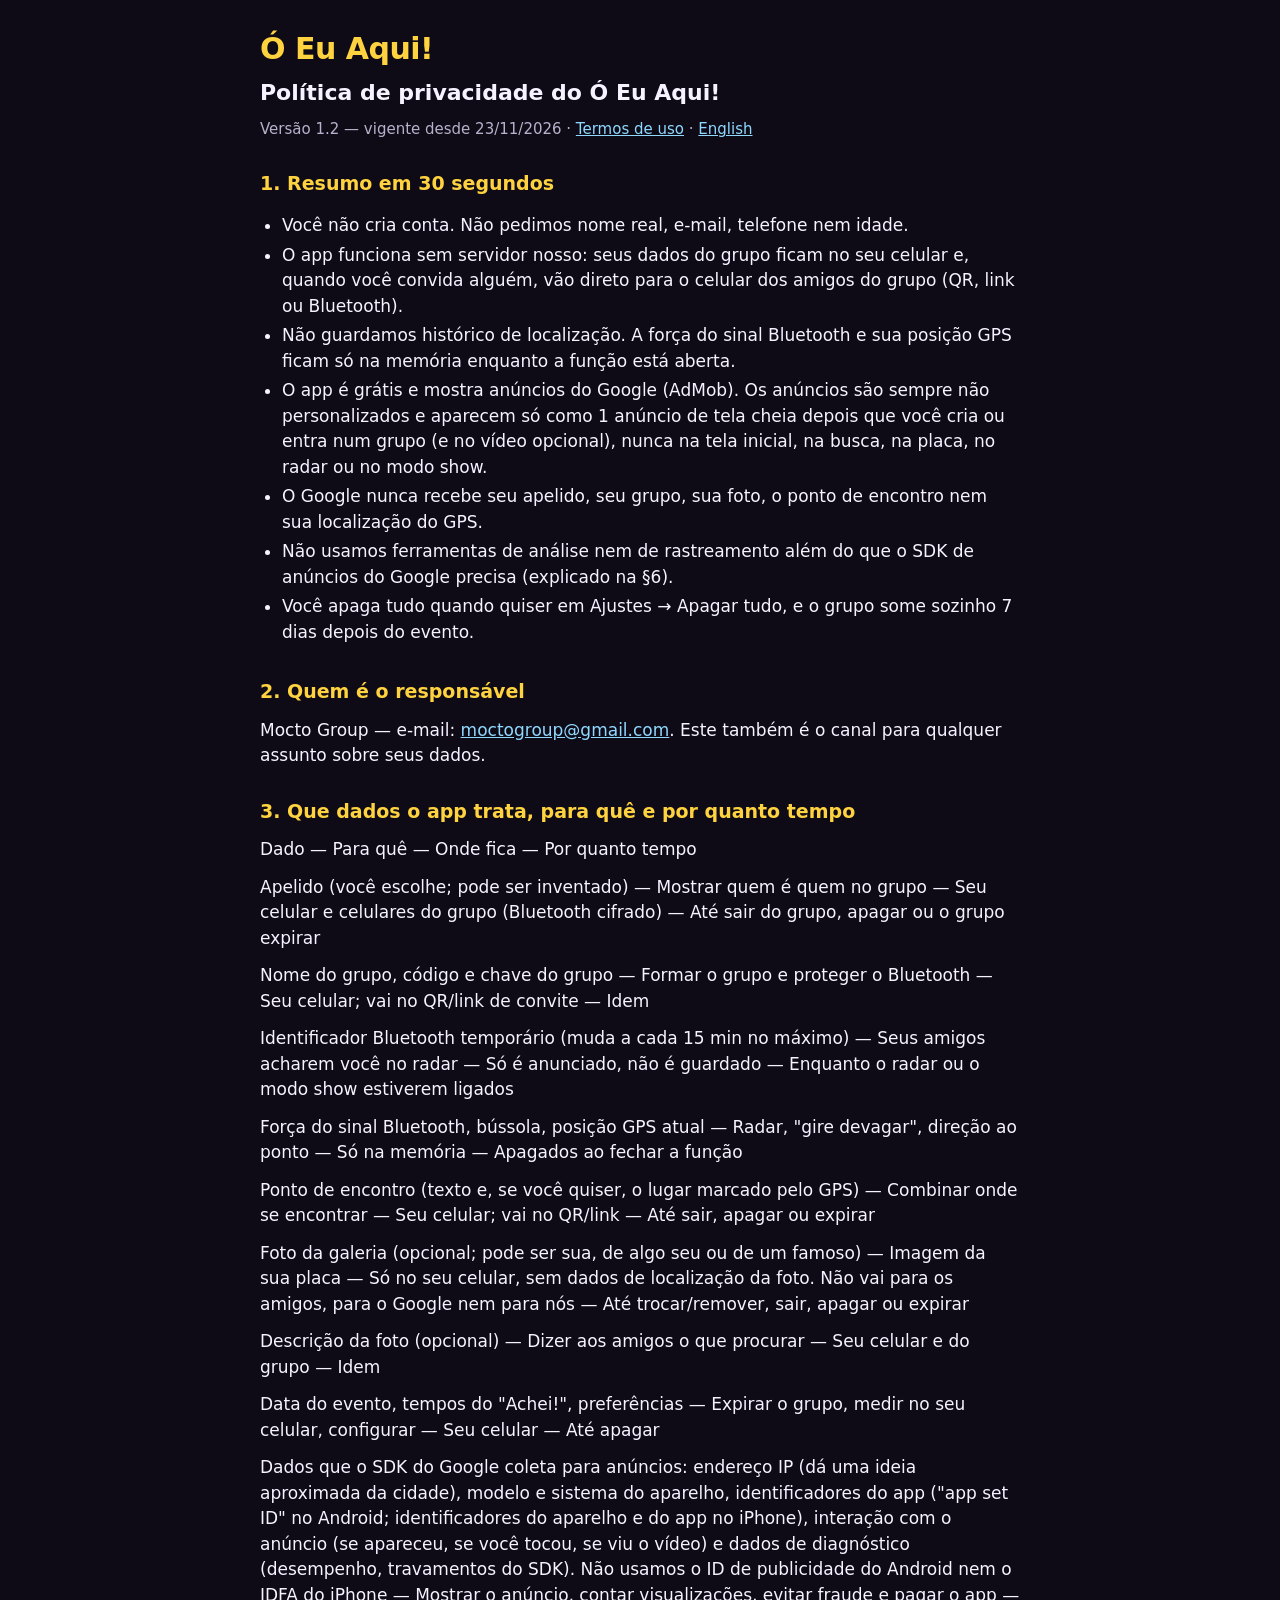
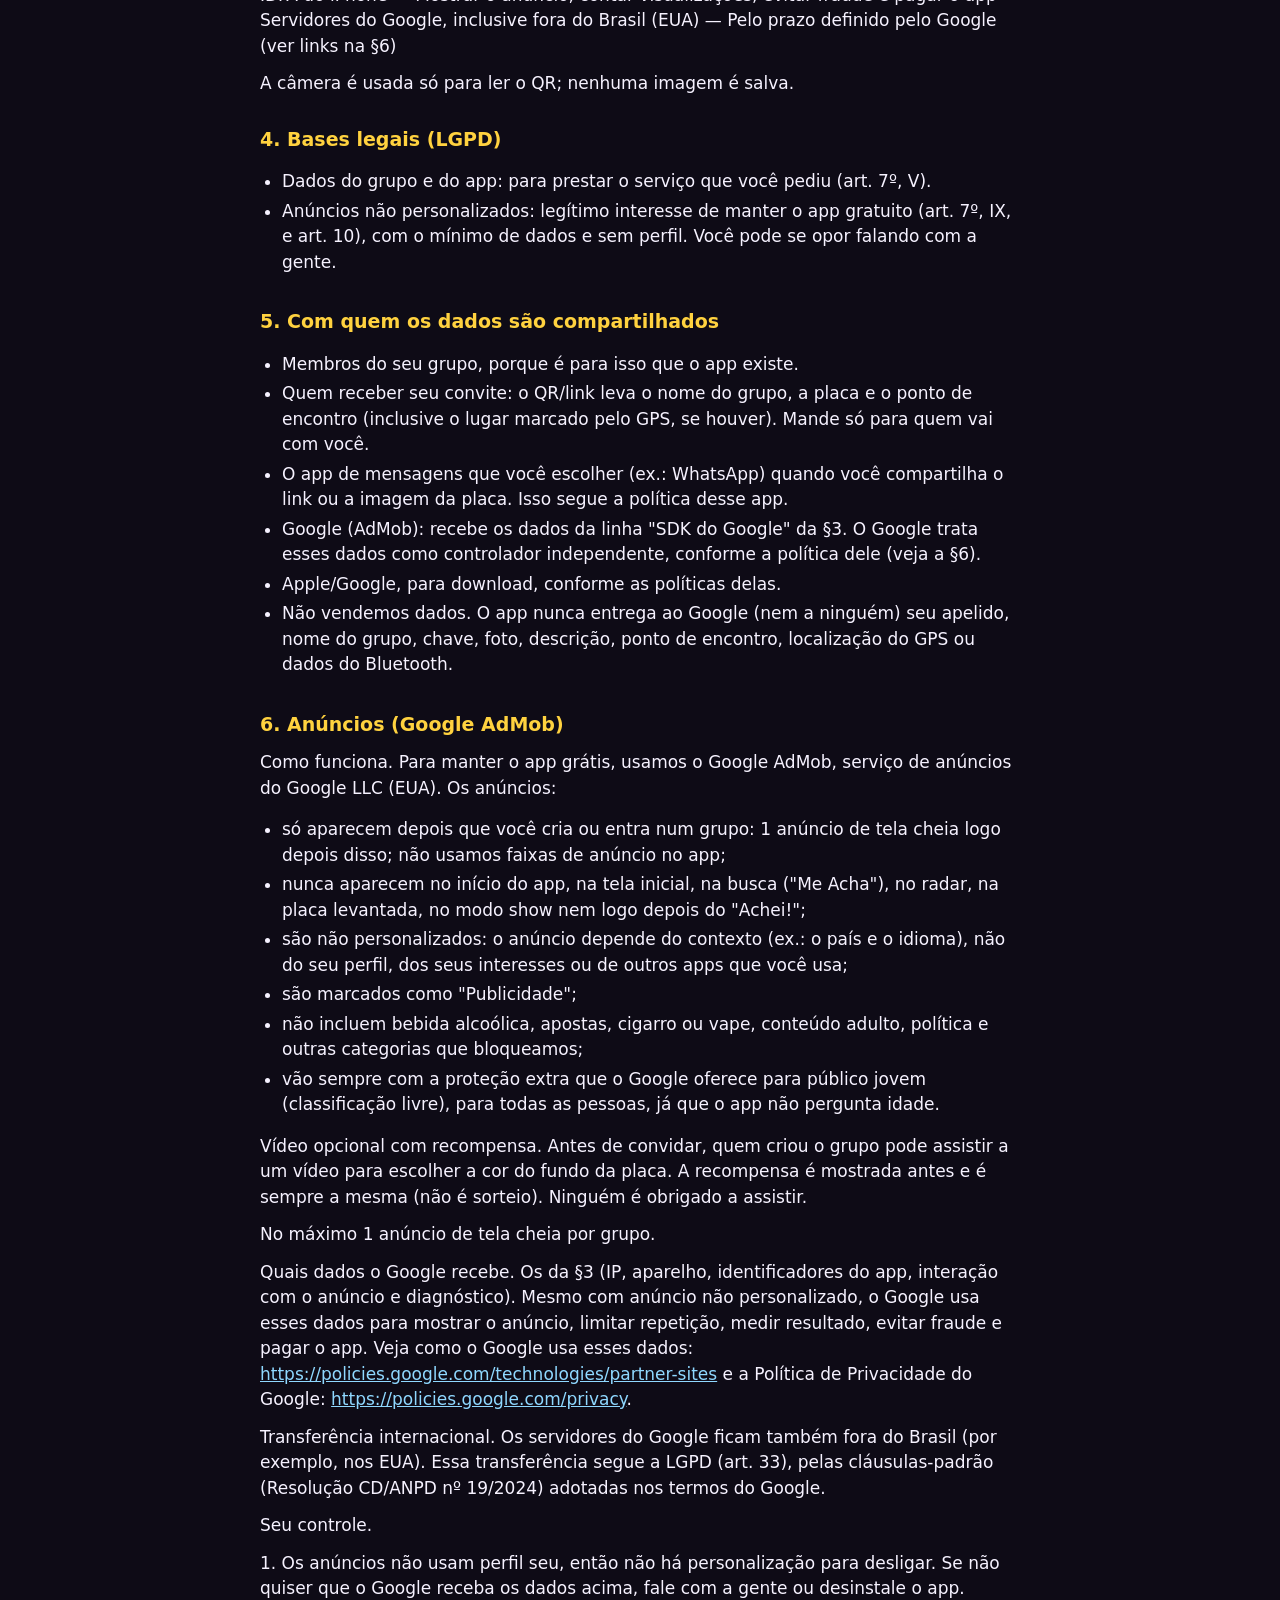
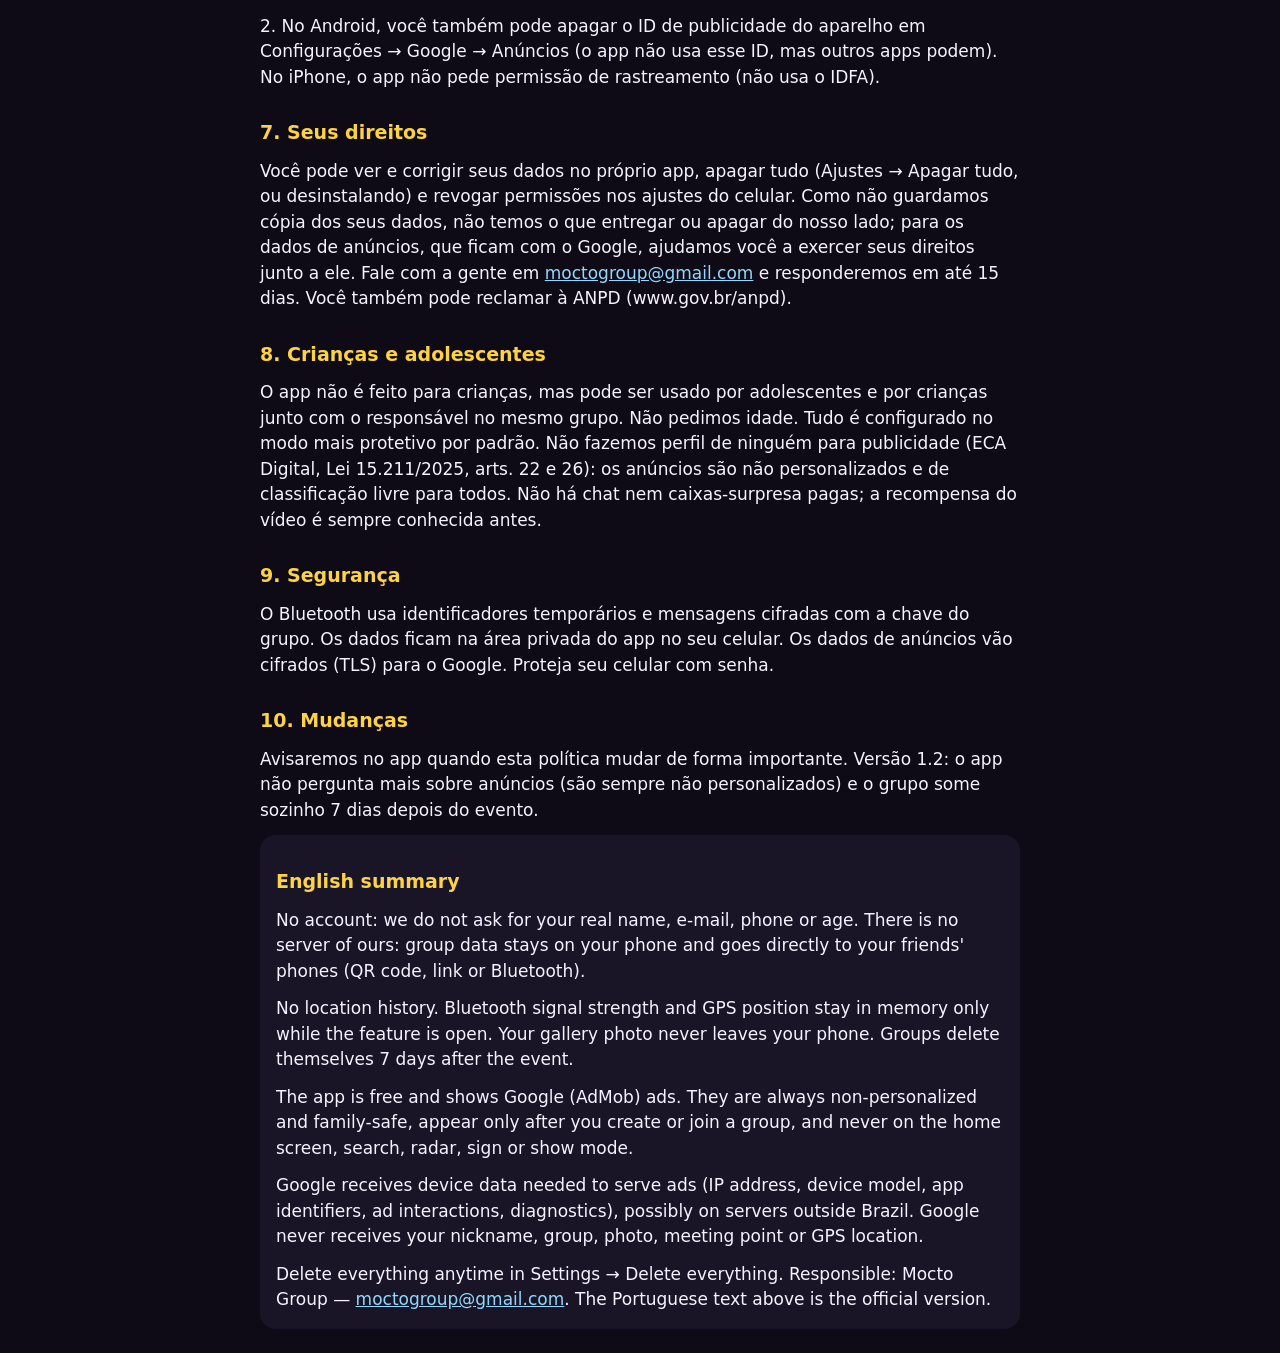
==== commit 1d258f37: "Política e termos v1.2: textos sem "pin" e sem faixa de anúncio Co-Authored-By: Claude Opus 5.5 <nor" ====
--- a/oeuaqui/privacidade.html
+++ b/oeuaqui/privacidade.html
@@ -15,7 +15,7 @@
   <h1>Política de privacidade do Ó Eu Aqui!</h1>
   <p class="suave">Versão 1.2 — vigente desde 23/11/2026 · <a href="termos.html">Termos de uso</a> · <a href="#english" hreflang="en">English</a></p>
 <h2>1. Resumo em 30 segundos</h2>
-<ul><li>Você não cria conta. Não pedimos nome real, e-mail, telefone nem idade.</li><li>O app funciona sem servidor nosso: seus dados do grupo ficam no seu celular e, quando você convida alguém, vão direto para o celular dos amigos do grupo (QR, link ou Bluetooth).</li><li>Não guardamos histórico de localização. A força do sinal Bluetooth e sua posição GPS ficam só na memória enquanto a função está aberta.</li><li>O app é grátis e mostra anúncios do Google (AdMob). Os anúncios são sempre não personalizados e aparecem só depois que você cria ou entra num grupo, nunca na tela inicial, na busca, na placa, no radar ou no modo show.</li><li>O Google nunca recebe seu apelido, seu grupo, sua foto, o ponto de encontro nem sua localização do GPS.</li><li>Não usamos ferramentas de análise nem de rastreamento além do que o SDK de anúncios do Google precisa (explicado na §6).</li><li>Você apaga tudo quando quiser em Ajustes → Apagar tudo, e o grupo some sozinho 7 dias depois do evento.</li></ul>
+<ul><li>Você não cria conta. Não pedimos nome real, e-mail, telefone nem idade.</li><li>O app funciona sem servidor nosso: seus dados do grupo ficam no seu celular e, quando você convida alguém, vão direto para o celular dos amigos do grupo (QR, link ou Bluetooth).</li><li>Não guardamos histórico de localização. A força do sinal Bluetooth e sua posição GPS ficam só na memória enquanto a função está aberta.</li><li>O app é grátis e mostra anúncios do Google (AdMob). Os anúncios são sempre não personalizados e aparecem só como 1 anúncio de tela cheia depois que você cria ou entra num grupo (e no vídeo opcional), nunca na tela inicial, na busca, na placa, no radar ou no modo show.</li><li>O Google nunca recebe seu apelido, seu grupo, sua foto, o ponto de encontro nem sua localização do GPS.</li><li>Não usamos ferramentas de análise nem de rastreamento além do que o SDK de anúncios do Google precisa (explicado na §6).</li><li>Você apaga tudo quando quiser em Ajustes → Apagar tudo, e o grupo some sozinho 7 dias depois do evento.</li></ul>
 <h2>2. Quem é o responsável</h2>
 <p>Mocto Group — e-mail: <a href="mailto:moctogroup@gmail.com">moctogroup@gmail.com</a>. Este também é o canal para qualquer assunto sobre seus dados.</p>
 <h2>3. Que dados o app trata, para quê e por quanto tempo</h2>
@@ -24,7 +24,7 @@
 <p>Nome do grupo, código e chave do grupo — Formar o grupo e proteger o Bluetooth — Seu celular; vai no QR/link de convite — Idem</p>
 <p>Identificador Bluetooth temporário (muda a cada 15 min no máximo) — Seus amigos acharem você no radar — Só é anunciado, não é guardado — Enquanto o radar ou o modo show estiverem ligados</p>
 <p>Força do sinal Bluetooth, bússola, posição GPS atual — Radar, "gire devagar", direção ao ponto — Só na memória — Apagados ao fechar a função</p>
-<p>Ponto de encontro (texto e, se você quiser, pin com coordenadas) — Combinar onde se encontrar — Seu celular; vai no QR/link — Até sair, apagar ou expirar</p>
+<p>Ponto de encontro (texto e, se você quiser, o lugar marcado pelo GPS) — Combinar onde se encontrar — Seu celular; vai no QR/link — Até sair, apagar ou expirar</p>
 <p>Foto da galeria (opcional; pode ser sua, de algo seu ou de um famoso) — Imagem da sua placa — Só no seu celular, sem dados de localização da foto. Não vai para os amigos, para o Google nem para nós — Até trocar/remover, sair, apagar ou expirar</p>
 <p>Descrição da foto (opcional) — Dizer aos amigos o que procurar — Seu celular e do grupo — Idem</p>
 <p>Data do evento, tempos do "Achei!", preferências — Expirar o grupo, medir no seu celular, configurar — Seu celular — Até apagar</p>
@@ -33,10 +33,10 @@
 <h2>4. Bases legais (LGPD)</h2>
 <ul><li>Dados do grupo e do app: para prestar o serviço que você pediu (art. 7º, V).</li><li>Anúncios não personalizados: legítimo interesse de manter o app gratuito (art. 7º, IX, e art. 10), com o mínimo de dados e sem perfil. Você pode se opor falando com a gente.</li></ul>
 <h2>5. Com quem os dados são compartilhados</h2>
-<ul><li>Membros do seu grupo, porque é para isso que o app existe.</li><li>Quem receber seu convite: o QR/link leva o nome do grupo, a placa e o ponto de encontro (inclusive o pin, se houver). Mande só para quem vai com você.</li><li>O app de mensagens que você escolher (ex.: WhatsApp) quando você compartilha o link ou a imagem da placa. Isso segue a política desse app.</li><li>Google (AdMob): recebe os dados da linha "SDK do Google" da §3. O Google trata esses dados como controlador independente, conforme a política dele (veja a §6).</li><li>Apple/Google, para download, conforme as políticas delas.</li><li>Não vendemos dados. O app nunca entrega ao Google (nem a ninguém) seu apelido, nome do grupo, chave, foto, descrição, ponto de encontro, localização do GPS ou dados do Bluetooth.</li></ul>
+<ul><li>Membros do seu grupo, porque é para isso que o app existe.</li><li>Quem receber seu convite: o QR/link leva o nome do grupo, a placa e o ponto de encontro (inclusive o lugar marcado pelo GPS, se houver). Mande só para quem vai com você.</li><li>O app de mensagens que você escolher (ex.: WhatsApp) quando você compartilha o link ou a imagem da placa. Isso segue a política desse app.</li><li>Google (AdMob): recebe os dados da linha "SDK do Google" da §3. O Google trata esses dados como controlador independente, conforme a política dele (veja a §6).</li><li>Apple/Google, para download, conforme as políticas delas.</li><li>Não vendemos dados. O app nunca entrega ao Google (nem a ninguém) seu apelido, nome do grupo, chave, foto, descrição, ponto de encontro, localização do GPS ou dados do Bluetooth.</li></ul>
 <h2>6. Anúncios (Google AdMob)</h2>
 <p>Como funciona. Para manter o app grátis, usamos o Google AdMob, serviço de anúncios do Google LLC (EUA). Os anúncios:</p>
-<ul><li>só aparecem depois que você cria ou entra num grupo: 1 anúncio de tela cheia logo depois disso e, nas telas de preparo (grupo e ponto de encontro), uma faixa marcada como "Publicidade";</li><li>nunca aparecem no início do app, na tela inicial, na busca ("Me Acha"), no radar, na placa levantada, no modo show nem logo depois do "Achei!";</li><li>são não personalizados: o anúncio depende do contexto (ex.: o país e o idioma), não do seu perfil, dos seus interesses ou de outros apps que você usa;</li><li>são marcados como "Publicidade";</li><li>não incluem bebida alcoólica, apostas, cigarro ou vape, conteúdo adulto, política e outras categorias que bloqueamos;</li><li>vão sempre com a proteção extra que o Google oferece para público jovem (classificação livre), para todas as pessoas, já que o app não pergunta idade.</li></ul>
+<ul><li>só aparecem depois que você cria ou entra num grupo: 1 anúncio de tela cheia logo depois disso; não usamos faixas de anúncio no app;</li><li>nunca aparecem no início do app, na tela inicial, na busca ("Me Acha"), no radar, na placa levantada, no modo show nem logo depois do "Achei!";</li><li>são não personalizados: o anúncio depende do contexto (ex.: o país e o idioma), não do seu perfil, dos seus interesses ou de outros apps que você usa;</li><li>são marcados como "Publicidade";</li><li>não incluem bebida alcoólica, apostas, cigarro ou vape, conteúdo adulto, política e outras categorias que bloqueamos;</li><li>vão sempre com a proteção extra que o Google oferece para público jovem (classificação livre), para todas as pessoas, já que o app não pergunta idade.</li></ul>
 <p>Vídeo opcional com recompensa. Antes de convidar, quem criou o grupo pode assistir a um vídeo para escolher a cor do fundo da placa. A recompensa é mostrada antes e é sempre a mesma (não é sorteio). Ninguém é obrigado a assistir.</p>
 <p>No máximo 1 anúncio de tela cheia por grupo.</p>
 <p>Quais dados o Google recebe. Os da §3 (IP, aparelho, identificadores do app, interação com o anúncio e diagnóstico). Mesmo com anúncio não personalizado, o Google usa esses dados para mostrar o anúncio, limitar repetição, medir resultado, evitar fraude e pagar o app. Veja como o Google usa esses dados: <a href="https://policies.google.com/technologies/partner-sites">https://policies.google.com/technologies/partner-sites</a> e a Política de Privacidade do Google: <a href="https://policies.google.com/privacy">https://policies.google.com/privacy</a>.</p>
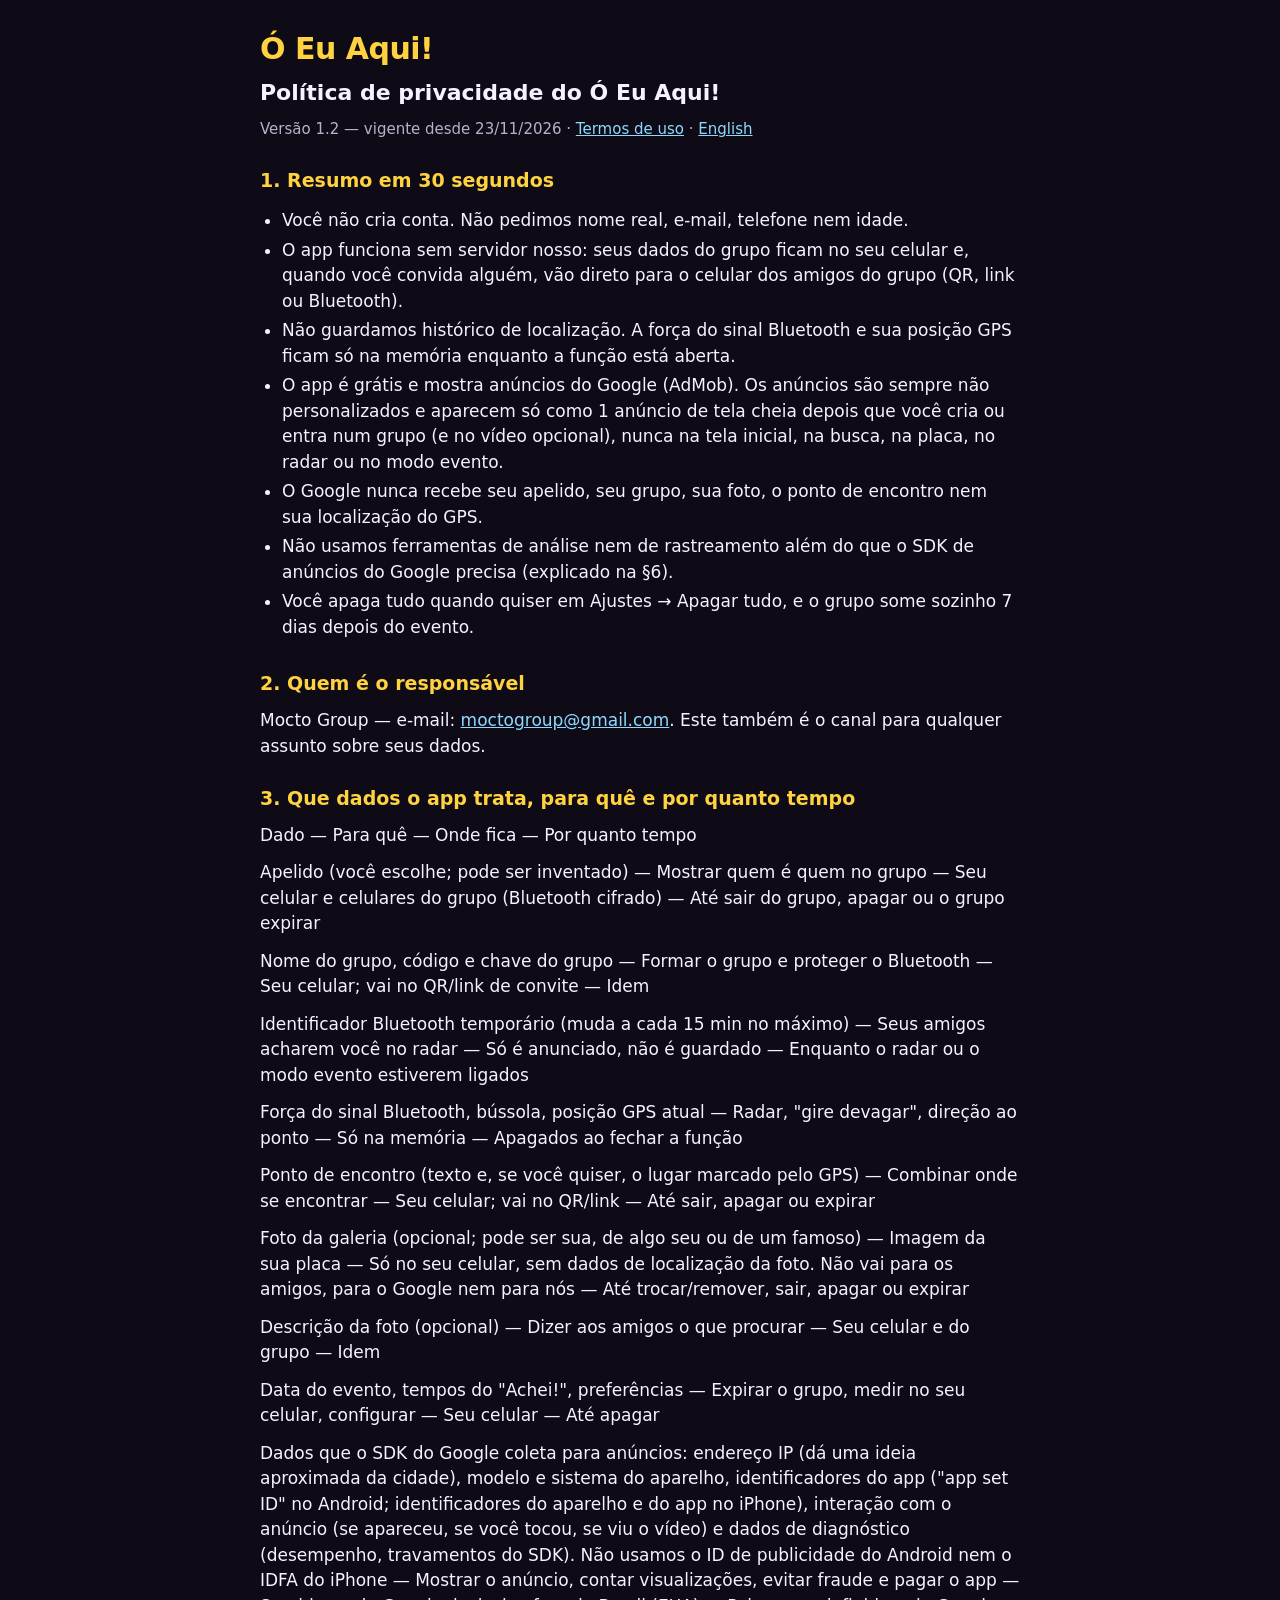
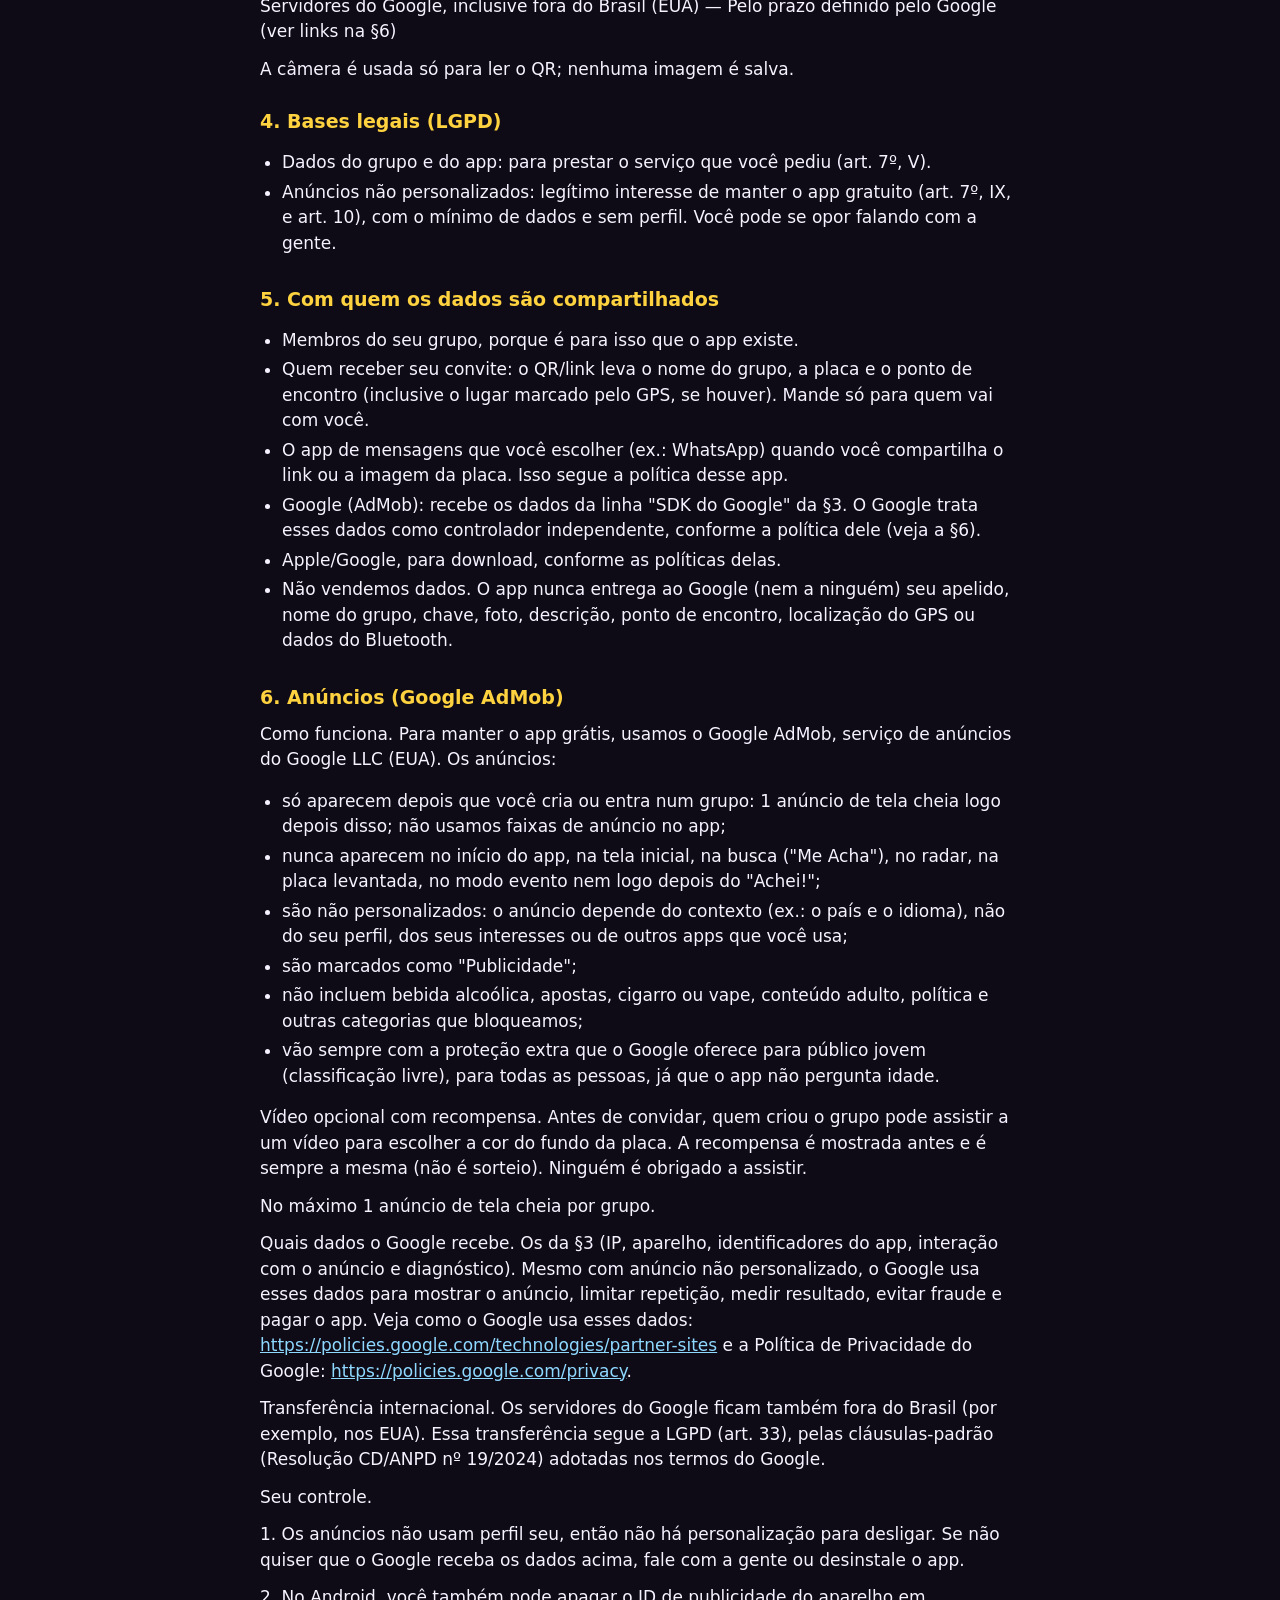
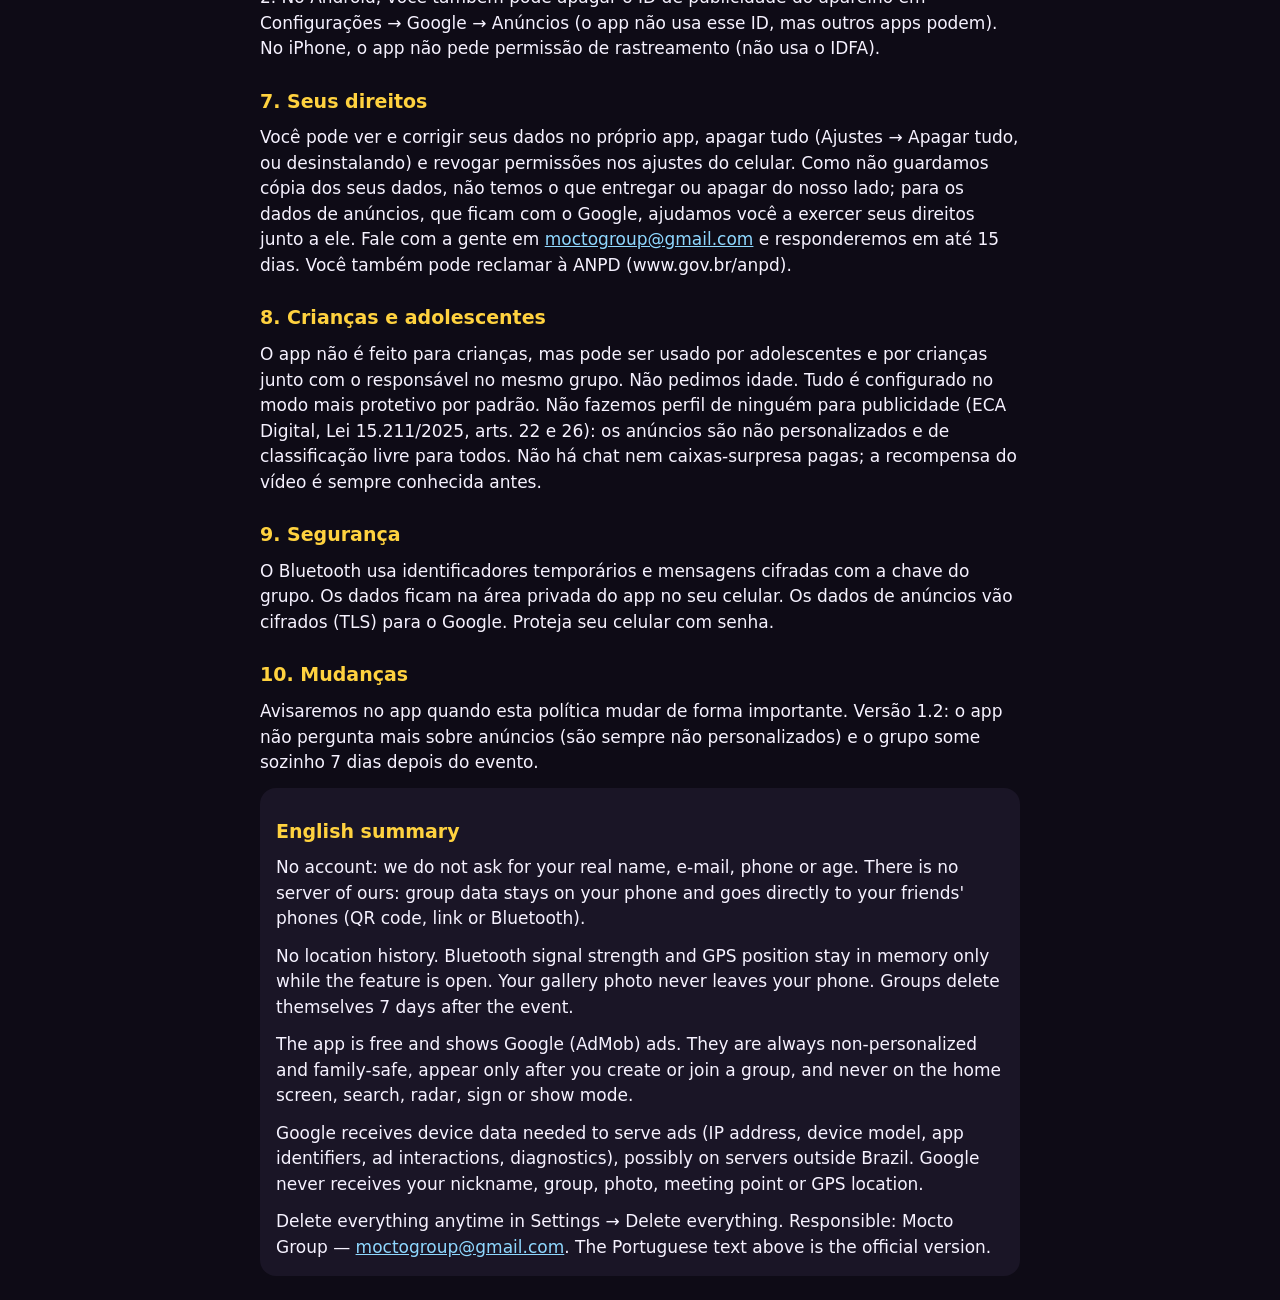
==== commit 3dd25cb9: "Convite: aceita link curto OEA2 (1.3) e aviso para atualizar; termos/privacidade: modo evento Co-Aut" ====
--- a/oeuaqui/privacidade.html
+++ b/oeuaqui/privacidade.html
@@ -15,14 +15,14 @@
   <h1>Política de privacidade do Ó Eu Aqui!</h1>
   <p class="suave">Versão 1.2 — vigente desde 23/11/2026 · <a href="termos.html">Termos de uso</a> · <a href="#english" hreflang="en">English</a></p>
 <h2>1. Resumo em 30 segundos</h2>
-<ul><li>Você não cria conta. Não pedimos nome real, e-mail, telefone nem idade.</li><li>O app funciona sem servidor nosso: seus dados do grupo ficam no seu celular e, quando você convida alguém, vão direto para o celular dos amigos do grupo (QR, link ou Bluetooth).</li><li>Não guardamos histórico de localização. A força do sinal Bluetooth e sua posição GPS ficam só na memória enquanto a função está aberta.</li><li>O app é grátis e mostra anúncios do Google (AdMob). Os anúncios são sempre não personalizados e aparecem só como 1 anúncio de tela cheia depois que você cria ou entra num grupo (e no vídeo opcional), nunca na tela inicial, na busca, na placa, no radar ou no modo show.</li><li>O Google nunca recebe seu apelido, seu grupo, sua foto, o ponto de encontro nem sua localização do GPS.</li><li>Não usamos ferramentas de análise nem de rastreamento além do que o SDK de anúncios do Google precisa (explicado na §6).</li><li>Você apaga tudo quando quiser em Ajustes → Apagar tudo, e o grupo some sozinho 7 dias depois do evento.</li></ul>
+<ul><li>Você não cria conta. Não pedimos nome real, e-mail, telefone nem idade.</li><li>O app funciona sem servidor nosso: seus dados do grupo ficam no seu celular e, quando você convida alguém, vão direto para o celular dos amigos do grupo (QR, link ou Bluetooth).</li><li>Não guardamos histórico de localização. A força do sinal Bluetooth e sua posição GPS ficam só na memória enquanto a função está aberta.</li><li>O app é grátis e mostra anúncios do Google (AdMob). Os anúncios são sempre não personalizados e aparecem só como 1 anúncio de tela cheia depois que você cria ou entra num grupo (e no vídeo opcional), nunca na tela inicial, na busca, na placa, no radar ou no modo evento.</li><li>O Google nunca recebe seu apelido, seu grupo, sua foto, o ponto de encontro nem sua localização do GPS.</li><li>Não usamos ferramentas de análise nem de rastreamento além do que o SDK de anúncios do Google precisa (explicado na §6).</li><li>Você apaga tudo quando quiser em Ajustes → Apagar tudo, e o grupo some sozinho 7 dias depois do evento.</li></ul>
 <h2>2. Quem é o responsável</h2>
 <p>Mocto Group — e-mail: <a href="mailto:moctogroup@gmail.com">moctogroup@gmail.com</a>. Este também é o canal para qualquer assunto sobre seus dados.</p>
 <h2>3. Que dados o app trata, para quê e por quanto tempo</h2>
 <p>Dado — Para quê — Onde fica — Por quanto tempo</p>
 <p>Apelido (você escolhe; pode ser inventado) — Mostrar quem é quem no grupo — Seu celular e celulares do grupo (Bluetooth cifrado) — Até sair do grupo, apagar ou o grupo expirar</p>
 <p>Nome do grupo, código e chave do grupo — Formar o grupo e proteger o Bluetooth — Seu celular; vai no QR/link de convite — Idem</p>
-<p>Identificador Bluetooth temporário (muda a cada 15 min no máximo) — Seus amigos acharem você no radar — Só é anunciado, não é guardado — Enquanto o radar ou o modo show estiverem ligados</p>
+<p>Identificador Bluetooth temporário (muda a cada 15 min no máximo) — Seus amigos acharem você no radar — Só é anunciado, não é guardado — Enquanto o radar ou o modo evento estiverem ligados</p>
 <p>Força do sinal Bluetooth, bússola, posição GPS atual — Radar, "gire devagar", direção ao ponto — Só na memória — Apagados ao fechar a função</p>
 <p>Ponto de encontro (texto e, se você quiser, o lugar marcado pelo GPS) — Combinar onde se encontrar — Seu celular; vai no QR/link — Até sair, apagar ou expirar</p>
 <p>Foto da galeria (opcional; pode ser sua, de algo seu ou de um famoso) — Imagem da sua placa — Só no seu celular, sem dados de localização da foto. Não vai para os amigos, para o Google nem para nós — Até trocar/remover, sair, apagar ou expirar</p>
@@ -36,7 +36,7 @@
 <ul><li>Membros do seu grupo, porque é para isso que o app existe.</li><li>Quem receber seu convite: o QR/link leva o nome do grupo, a placa e o ponto de encontro (inclusive o lugar marcado pelo GPS, se houver). Mande só para quem vai com você.</li><li>O app de mensagens que você escolher (ex.: WhatsApp) quando você compartilha o link ou a imagem da placa. Isso segue a política desse app.</li><li>Google (AdMob): recebe os dados da linha "SDK do Google" da §3. O Google trata esses dados como controlador independente, conforme a política dele (veja a §6).</li><li>Apple/Google, para download, conforme as políticas delas.</li><li>Não vendemos dados. O app nunca entrega ao Google (nem a ninguém) seu apelido, nome do grupo, chave, foto, descrição, ponto de encontro, localização do GPS ou dados do Bluetooth.</li></ul>
 <h2>6. Anúncios (Google AdMob)</h2>
 <p>Como funciona. Para manter o app grátis, usamos o Google AdMob, serviço de anúncios do Google LLC (EUA). Os anúncios:</p>
-<ul><li>só aparecem depois que você cria ou entra num grupo: 1 anúncio de tela cheia logo depois disso; não usamos faixas de anúncio no app;</li><li>nunca aparecem no início do app, na tela inicial, na busca ("Me Acha"), no radar, na placa levantada, no modo show nem logo depois do "Achei!";</li><li>são não personalizados: o anúncio depende do contexto (ex.: o país e o idioma), não do seu perfil, dos seus interesses ou de outros apps que você usa;</li><li>são marcados como "Publicidade";</li><li>não incluem bebida alcoólica, apostas, cigarro ou vape, conteúdo adulto, política e outras categorias que bloqueamos;</li><li>vão sempre com a proteção extra que o Google oferece para público jovem (classificação livre), para todas as pessoas, já que o app não pergunta idade.</li></ul>
+<ul><li>só aparecem depois que você cria ou entra num grupo: 1 anúncio de tela cheia logo depois disso; não usamos faixas de anúncio no app;</li><li>nunca aparecem no início do app, na tela inicial, na busca ("Me Acha"), no radar, na placa levantada, no modo evento nem logo depois do "Achei!";</li><li>são não personalizados: o anúncio depende do contexto (ex.: o país e o idioma), não do seu perfil, dos seus interesses ou de outros apps que você usa;</li><li>são marcados como "Publicidade";</li><li>não incluem bebida alcoólica, apostas, cigarro ou vape, conteúdo adulto, política e outras categorias que bloqueamos;</li><li>vão sempre com a proteção extra que o Google oferece para público jovem (classificação livre), para todas as pessoas, já que o app não pergunta idade.</li></ul>
 <p>Vídeo opcional com recompensa. Antes de convidar, quem criou o grupo pode assistir a um vídeo para escolher a cor do fundo da placa. A recompensa é mostrada antes e é sempre a mesma (não é sorteio). Ninguém é obrigado a assistir.</p>
 <p>No máximo 1 anúncio de tela cheia por grupo.</p>
 <p>Quais dados o Google recebe. Os da §3 (IP, aparelho, identificadores do app, interação com o anúncio e diagnóstico). Mesmo com anúncio não personalizado, o Google usa esses dados para mostrar o anúncio, limitar repetição, medir resultado, evitar fraude e pagar o app. Veja como o Google usa esses dados: <a href="https://policies.google.com/technologies/partner-sites">https://policies.google.com/technologies/partner-sites</a> e a Política de Privacidade do Google: <a href="https://policies.google.com/privacy">https://policies.google.com/privacy</a>.</p>
--- a/estilo.css
+++ b/estilo.css
@@ -56,3 +56,7 @@
 mark.preencher { background: #ffd23f; color: #16131d; font-weight: 700; padding: 0 3px; border-radius: 4px; }
 .aviso-preencher { border: 2px dashed var(--marca); border-radius: 12px; padding: 12px; }
 code { font-family: ui-monospace, Menlo, Consolas, monospace; }
+.marca { display: flex; align-items: center; gap: 10px; }
+.logo { width: 56px; height: 56px; border-radius: 14px; }
+h2 { font-size: 19px; line-height: 1.25; margin: 0; }
+.codigo-oculto { position: absolute; left: -9999px; width: 1px; height: 1px; opacity: 0; }
